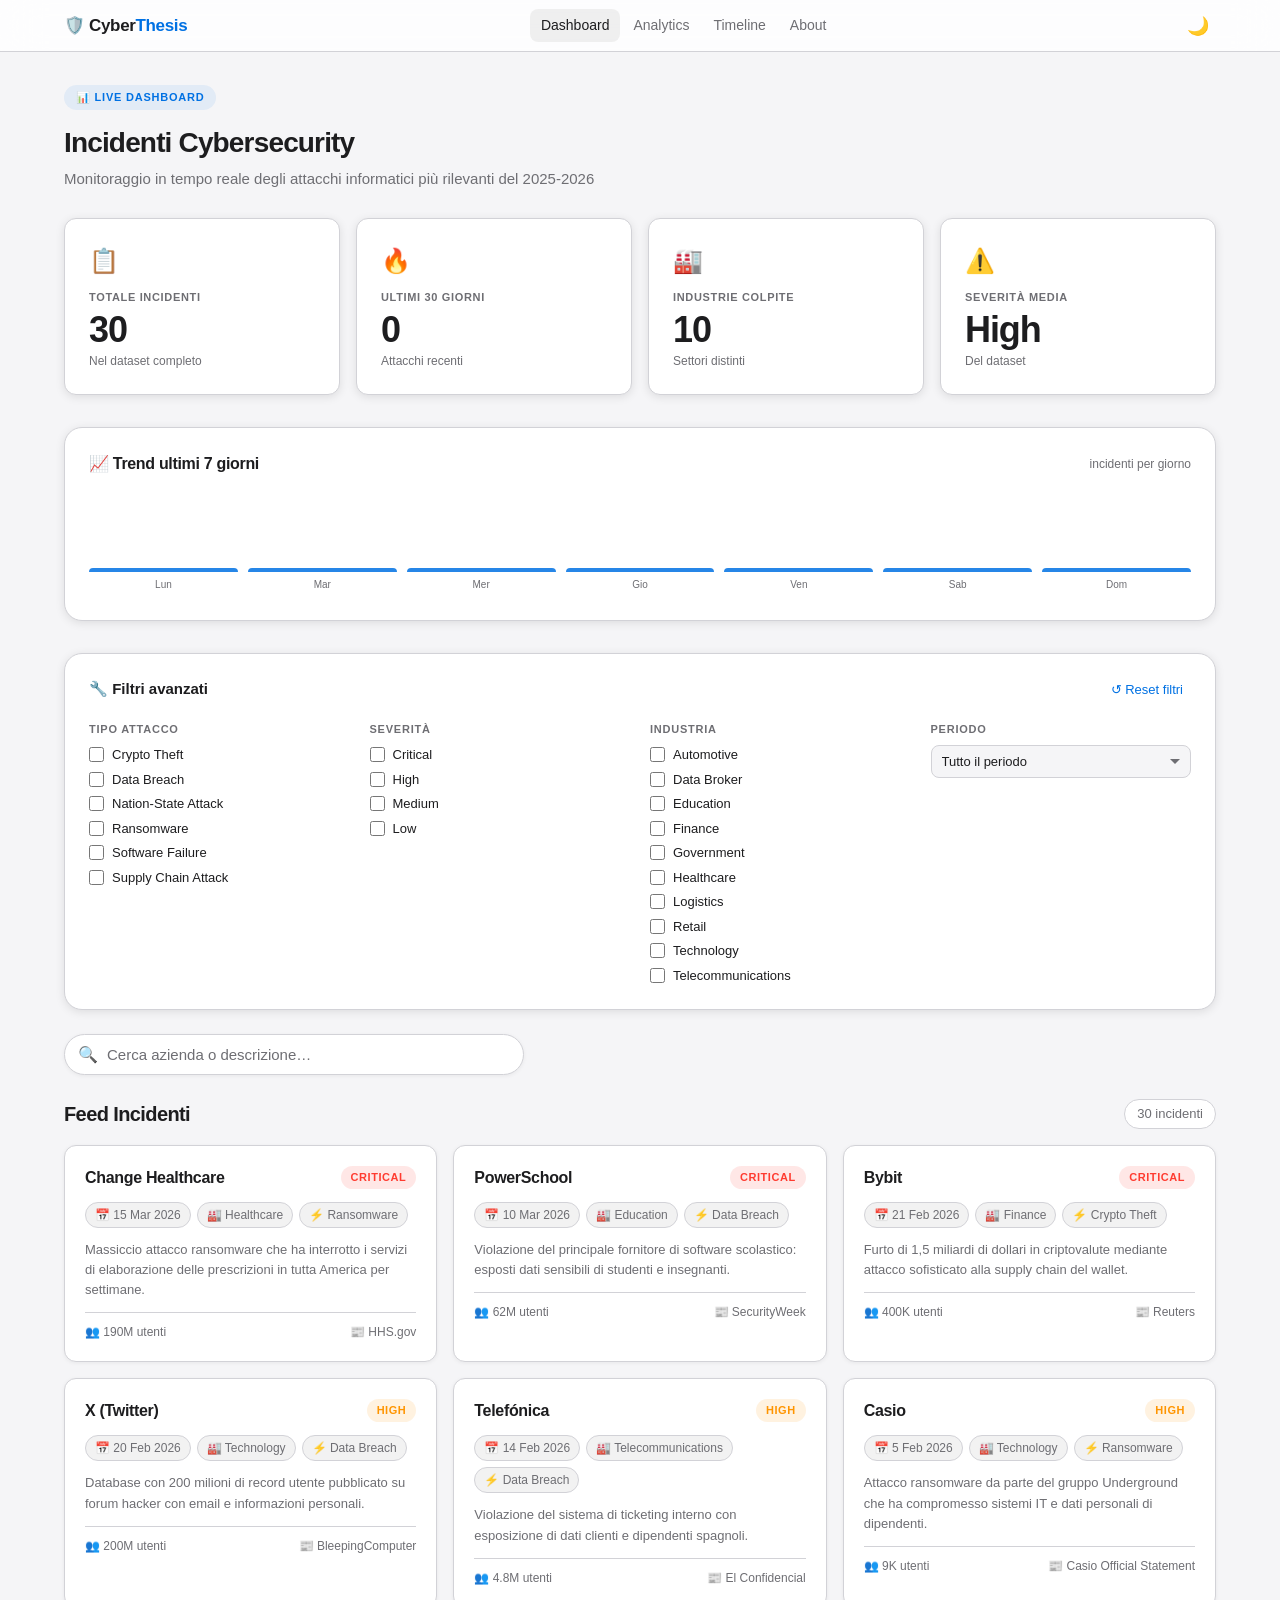
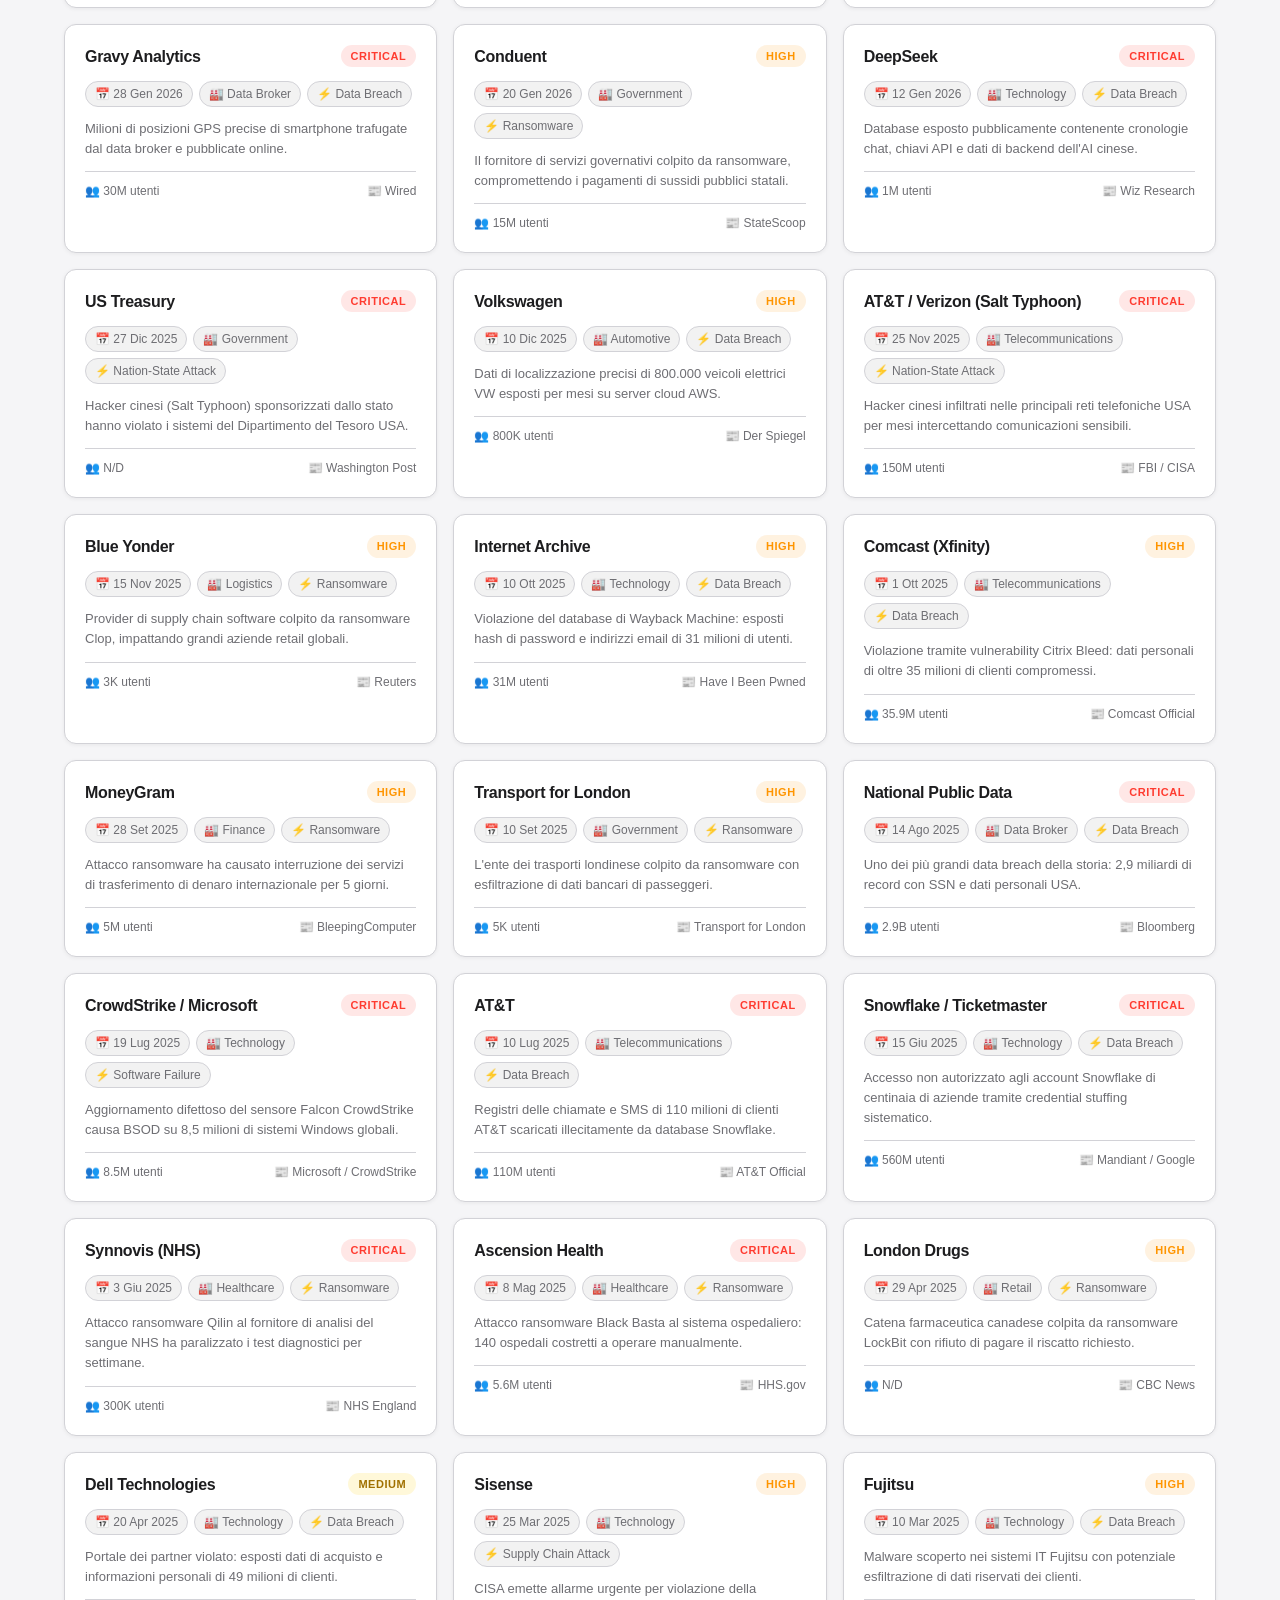
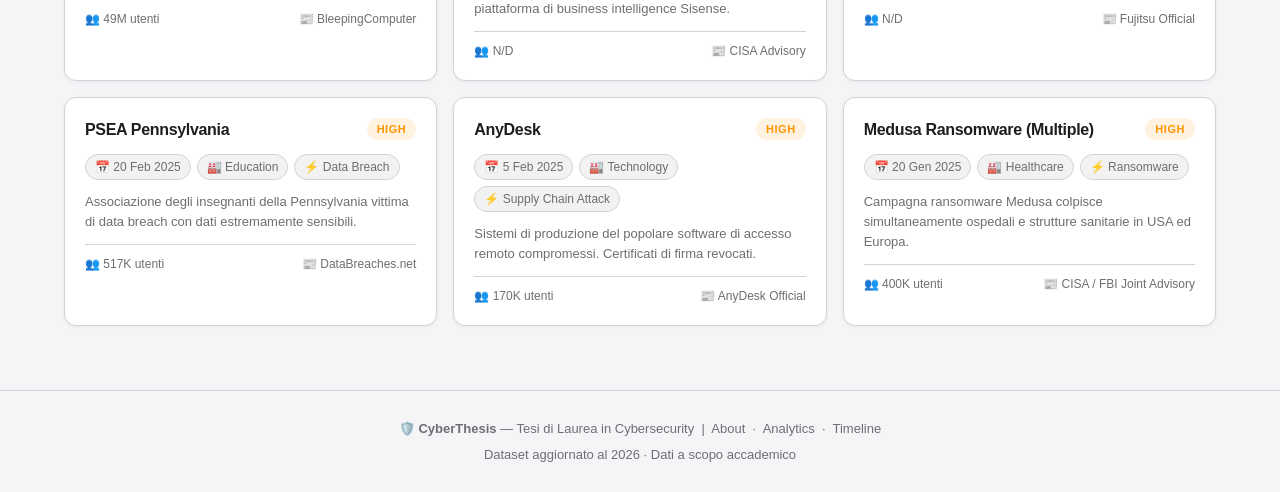
==== index.html @ 57bbf615 "Create complete cybersecurity thesis website with Apple-style design Co-authored-by: egidiocosanostr" ====
<!DOCTYPE html>
<html lang="it" data-theme="light">
<head>
  <meta charset="UTF-8">
  <meta name="viewport" content="width=device-width, initial-scale=1.0">
  <title>Cybersecurity Thesis — Dashboard</title>
  <meta name="description" content="Dashboard interattiva per il monitoraggio degli incidenti di cybersecurity 2025-2026">
  <base href="./">
  <link rel="stylesheet" href="css/style.css">
</head>
<body>

<!-- ====================================================
     NAVIGATION
===================================================== -->
<nav class="nav" role="navigation" aria-label="Navigazione principale">
  <div class="nav__inner">
    <a href="index.html" class="nav__logo">🛡️ Cyber<span>Thesis</span></a>

    <ul class="nav__links" id="nav-links">
      <li><a href="index.html">Dashboard</a></li>
      <li><a href="pages/analytics.html">Analytics</a></li>
      <li><a href="pages/timeline.html">Timeline</a></li>
      <li><a href="pages/about.html">About</a></li>
    </ul>

    <div class="nav__actions">
      <button class="btn-icon theme-toggle" aria-label="Modalità scura">🌙</button>
      <button class="nav__hamburger" aria-label="Apri menu" aria-expanded="false">
        <span></span><span></span><span></span>
      </button>
    </div>
  </div>
</nav>

<!-- ====================================================
     MAIN CONTENT
===================================================== -->
<main class="page-wrap">
  <div class="container">

    <!-- Page header -->
    <div style="margin-bottom:28px;">
      <div class="page-badge">📊 Live Dashboard</div>
      <h1 class="section-title">Incidenti Cybersecurity</h1>
      <p class="section-subtitle">Monitoraggio in tempo reale degli attacchi informatici più rilevanti del 2025-2026</p>
    </div>

    <!-- Stat cards -->
    <div class="stats-grid" aria-label="Statistiche principali">
      <div class="stat-card">
        <div class="stat-card__icon">📋</div>
        <div class="stat-card__label">Totale incidenti</div>
        <div class="stat-card__value" id="stat-total">—</div>
        <div class="stat-card__sub">Nel dataset completo</div>
      </div>
      <div class="stat-card">
        <div class="stat-card__icon">🔥</div>
        <div class="stat-card__label">Ultimi 30 giorni</div>
        <div class="stat-card__value" id="stat-month">—</div>
        <div class="stat-card__sub">Attacchi recenti</div>
      </div>
      <div class="stat-card">
        <div class="stat-card__icon">🏭</div>
        <div class="stat-card__label">Industrie colpite</div>
        <div class="stat-card__value" id="stat-industries">—</div>
        <div class="stat-card__sub">Settori distinti</div>
      </div>
      <div class="stat-card">
        <div class="stat-card__icon">⚠️</div>
        <div class="stat-card__label">Severità media</div>
        <div class="stat-card__value" id="stat-severity">—</div>
        <div class="stat-card__sub">Del dataset</div>
      </div>
    </div>

    <!-- Trend chart -->
    <div class="trend-section">
      <div class="trend-card">
        <div class="trend-card__header">
          <span class="trend-card__title">📈 Trend ultimi 7 giorni</span>
          <span style="font-size:12px;color:var(--txt-sub);">incidenti per giorno</span>
        </div>
        <div class="trend-chart" id="trend-chart" aria-label="Grafico trend"></div>
      </div>
    </div>

    <!-- Filters -->
    <div class="filters-section" aria-label="Filtri">
      <div class="filters-header">
        <span class="filters-title">🔧 Filtri avanzati</span>
        <button class="btn-reset" id="reset-filters">↺ Reset filtri</button>
      </div>
      <div class="filters-grid">
        <!-- Attack type -->
        <div class="filter-group">
          <div class="filter-group__label">Tipo attacco</div>
          <div class="filter-group__options" id="filter-attack"></div>
        </div>
        <!-- Severity -->
        <div class="filter-group">
          <div class="filter-group__label">Severità</div>
          <div class="filter-group__options" id="filter-severity"></div>
        </div>
        <!-- Industry -->
        <div class="filter-group">
          <div class="filter-group__label">Industria</div>
          <div class="filter-group__options" id="filter-industry"></div>
        </div>
        <!-- Date range -->
        <div class="filter-group">
          <div class="filter-group__label">Periodo</div>
          <select class="filter-select" id="filter-date" aria-label="Filtro periodo">
            <option value="">Tutto il periodo</option>
            <option value="7d">Ultimi 7 giorni</option>
            <option value="30d">Ultimi 30 giorni</option>
            <option value="90d">Ultimi 3 mesi</option>
            <option value="1y">Ultimo anno</option>
          </select>
        </div>
      </div>
    </div>

    <!-- Search -->
    <div class="search-section">
      <div class="search-wrap">
        <span class="search-icon" aria-hidden="true">🔍</span>
        <input
          type="search"
          class="search-input"
          id="search-input"
          placeholder="Cerca azienda o descrizione…"
          aria-label="Ricerca incidenti"
          autocomplete="off"
        >
        <button class="search-clear" id="search-clear" aria-label="Cancella ricerca">✕</button>
      </div>
    </div>

    <!-- Feed -->
    <div class="feed-header">
      <h2 class="section-title" style="font-size:20px;margin-bottom:0;">Feed Incidenti</h2>
      <span class="feed-count" id="feed-count">Caricamento…</span>
    </div>

    <div class="incidents-grid" id="incidents-grid" aria-live="polite">
      <!-- Cards injected by JS -->
      <div class="no-results">
        <div class="no-results__icon">⏳</div>
        <div class="no-results__text">Caricamento dati…</div>
      </div>
    </div>

  </div><!-- /.container -->
</main>

<!-- ====================================================
     FOOTER
===================================================== -->
<footer class="footer">
  <div class="container">
    <p>🛡️ <strong>CyberThesis</strong> — Tesi di Laurea in Cybersecurity &nbsp;|&nbsp;
      <a href="pages/about.html">About</a> &nbsp;·&nbsp;
      <a href="pages/analytics.html">Analytics</a> &nbsp;·&nbsp;
      <a href="pages/timeline.html">Timeline</a>
    </p>
    <p style="margin-top:6px;">Dataset aggiornato al 2026 · Dati a scopo accademico</p>
  </div>
</footer>

<script src="js/main.js"></script>
</body>
</html>
---- css/style.css ----
/* =========================================================
   Cybersecurity Thesis — Apple-style Design System
   ========================================================= */

/* --- CSS Variables --------------------------------------- */
:root {
  --black:        #000000;
  --white:        #ffffff;
  --gray-light:   #f5f5f7;
  --gray-dark:    #1d1d1f;
  --gray-mid:     #424245;
  --gray-border:  #d2d2d7;
  --gray-text:    #6e6e73;

  --critical:     #ff3b30;
  --high:         #ff9500;
  --medium:       #ffcc00;
  --low:          #34c759;
  --accent:       #0071e3;

  --r-sm:   8px;
  --r-md:   12px;
  --r-lg:   18px;
  --r-full: 9999px;

  --shadow-xs: 0 1px 4px rgba(0,0,0,.06);
  --shadow-sm: 0 2px 10px rgba(0,0,0,.10);
  --shadow-md: 0 4px 20px rgba(0,0,0,.13);
  --shadow-lg: 0 10px 40px rgba(0,0,0,.18);

  --font: -apple-system, BlinkMacSystemFont, "Segoe UI", "Helvetica Neue", Arial, sans-serif;
  --ease: .3s ease;
  --nav-h: 52px;

  /* semantic tokens (light) */
  --bg:        var(--gray-light);
  --surface:   var(--white);
  --nav-bg:    rgba(255,255,255,.82);
  --txt:       var(--gray-dark);
  --txt-sub:   var(--gray-text);
  --border:    var(--gray-border);
}

/* --- Dark Mode ------------------------------------------ */
[data-theme="dark"] {
  --bg:       #0d0d0f;
  --surface:  #1c1c1e;
  --nav-bg:   rgba(13,13,15,.85);
  --txt:      #f5f5f7;
  --txt-sub:  #98989d;
  --border:   #2c2c2e;
}

/* --- Reset ---------------------------------------------- */
*,*::before,*::after { box-sizing:border-box; margin:0; padding:0; }
html { scroll-behavior:smooth; }
body {
  font-family: var(--font);
  background: var(--bg);
  color: var(--txt);
  line-height: 1.5;
  -webkit-font-smoothing: antialiased;
  transition: background var(--ease), color var(--ease);
}
a { color:var(--accent); text-decoration:none; transition:opacity var(--ease); }
a:hover { opacity:.75; }

/* --- Navigation ----------------------------------------- */
.nav {
  position: fixed; inset: 0 0 auto;
  height: var(--nav-h);
  background: var(--nav-bg);
  backdrop-filter: saturate(180%) blur(20px);
  -webkit-backdrop-filter: saturate(180%) blur(20px);
  border-bottom: 1px solid var(--border);
  z-index: 1000;
}
.nav__inner {
  max-width: 1200px; margin: 0 auto; height: 100%;
  padding: 0 24px;
  display: flex; align-items: center; justify-content: space-between; gap: 16px;
}
.nav__logo {
  font-size: 17px; font-weight: 700; letter-spacing: -.02em;
  color: var(--txt); white-space: nowrap;
}
.nav__logo span { color: var(--accent); }
.nav__links {
  display: flex; align-items: center; gap: 2px; list-style: none;
}
.nav__links a {
  display: block; padding: 6px 11px; border-radius: var(--r-sm);
  font-size: 14px; color: var(--txt-sub);
  transition: color var(--ease), background var(--ease);
}
.nav__links a:hover, .nav__links a.active {
  color: var(--txt); opacity: 1;
  background: rgba(0,0,0,.06);
}
[data-theme="dark"] .nav__links a:hover,
[data-theme="dark"] .nav__links a.active { background: rgba(255,255,255,.08); }

.nav__actions { display:flex; align-items:center; gap:6px; }

.btn-icon {
  width:36px; height:36px; border:none; background:transparent;
  border-radius:var(--r-full); cursor:pointer;
  display:flex; align-items:center; justify-content:center;
  font-size:18px; color:var(--txt-sub);
  transition:background var(--ease);
}
.btn-icon:hover { background:rgba(0,0,0,.06); }
[data-theme="dark"] .btn-icon:hover { background:rgba(255,255,255,.08); }

/* Mobile hamburger */
.nav__hamburger {
  display:none; width:36px; height:36px; border:none;
  background:transparent; cursor:pointer;
  flex-direction:column; align-items:center; justify-content:center; gap:5px;
}
.nav__hamburger span {
  display:block; width:20px; height:2px;
  background:var(--txt); border-radius:2px; transition:var(--ease);
}

/* --- Layout -------------------------------------------- */
.page-wrap { padding-top:calc(var(--nav-h) + 32px); min-height:100vh; }
.container  { max-width:1200px; margin:0 auto; padding:0 24px; }

/* --- Typography ---------------------------------------- */
.section-title {
  font-size:clamp(22px,3vw,28px); font-weight:700; letter-spacing:-.03em;
  margin-bottom:4px;
}
.section-subtitle { font-size:15px; color:var(--txt-sub); margin-bottom:24px; }

/* --- Stat Cards ---------------------------------------- */
.stats-grid {
  display:grid; grid-template-columns:repeat(auto-fit,minmax(200px,1fr));
  gap:16px; margin-bottom:32px;
}
.stat-card {
  background:var(--surface); border-radius:var(--r-md);
  border:1px solid var(--border); padding:24px;
  box-shadow:var(--shadow-sm);
  transition:box-shadow var(--ease),transform var(--ease);
}
.stat-card:hover { box-shadow:var(--shadow-md); transform:translateY(-2px); }
.stat-card__icon  { font-size:24px; margin-bottom:10px; }
.stat-card__label {
  font-size:11px; font-weight:600; text-transform:uppercase;
  letter-spacing:.06em; color:var(--txt-sub); margin-bottom:6px;
}
.stat-card__value {
  font-size:clamp(28px,4vw,36px); font-weight:700; letter-spacing:-.03em;
  line-height:1; margin-bottom:4px;
}
.stat-card__sub { font-size:12px; color:var(--txt-sub); }

/* --- Trend Bar Chart ----------------------------------- */
.trend-section { margin-bottom:32px; }
.trend-card {
  background:var(--surface); border-radius:var(--r-lg);
  border:1px solid var(--border); padding:24px; box-shadow:var(--shadow-sm);
}
.trend-card__header {
  display:flex; justify-content:space-between; align-items:center; margin-bottom:20px;
}
.trend-card__title { font-size:16px; font-weight:600; letter-spacing:-.02em; }
.trend-chart {
  display:flex; align-items:flex-end; gap:10px; height:100px; padding-bottom:4px;
}
.trend-bar-wrap {
  flex:1; display:flex; flex-direction:column;
  align-items:center; gap:5px; height:100%; justify-content:flex-end;
}
.trend-bar {
  width:100%; background:var(--accent); border-radius:4px 4px 0 0;
  min-height:4px; transition:height .6s cubic-bezier(.34,1.56,.64,1); opacity:.85;
}
.trend-bar:hover { opacity:1; }
.trend-bar-label { font-size:10px; color:var(--txt-sub); white-space:nowrap; }

/* --- Filters ------------------------------------------ */
.filters-section {
  background:var(--surface); border-radius:var(--r-lg);
  border:1px solid var(--border); padding:24px;
  margin-bottom:24px; box-shadow:var(--shadow-sm);
}
.filters-header {
  display:flex; justify-content:space-between; align-items:center; margin-bottom:20px;
}
.filters-title { font-size:15px; font-weight:600; }
.btn-reset {
  font-size:13px; color:var(--accent); background:none; border:none;
  cursor:pointer; padding:4px 8px; border-radius:var(--r-sm);
  transition:background var(--ease);
}
.btn-reset:hover { background:rgba(0,113,227,.08); }
.filters-grid {
  display:grid; grid-template-columns:repeat(auto-fit,minmax(160px,1fr)); gap:20px;
}
.filter-group { display:flex; flex-direction:column; gap:8px; }
.filter-group__label {
  font-size:11px; font-weight:600; text-transform:uppercase;
  letter-spacing:.07em; color:var(--txt-sub);
}
.filter-group__options { display:flex; flex-direction:column; gap:5px; }
.filter-check {
  display:flex; align-items:center; gap:8px; cursor:pointer;
  font-size:13px; color:var(--txt);
}
.filter-check input[type="checkbox"] {
  width:15px; height:15px; accent-color:var(--accent); cursor:pointer;
}
.filter-select {
  width:100%; padding:8px 32px 8px 10px;
  border:1px solid var(--border); border-radius:var(--r-sm);
  background:var(--bg); color:var(--txt);
  font-family:var(--font); font-size:13px; cursor:pointer;
  appearance:none; -webkit-appearance:none;
  background-image:url("data:image/svg+xml,%3Csvg xmlns='http://www.w3.org/2000/svg' width='10' height='10' viewBox='0 0 10 10'%3E%3Cpath fill='%236e6e73' d='M5 7 0 2h10z'/%3E%3C/svg%3E");
  background-repeat:no-repeat; background-position:right 10px center;
  transition:border-color var(--ease);
}
.filter-select:focus {
  outline:none; border-color:var(--accent);
  box-shadow:0 0 0 3px rgba(0,113,227,.15);
}

/* --- Search ------------------------------------------- */
.search-section { margin-bottom:24px; }
.search-wrap { position:relative; max-width:460px; }
.search-icon {
  position:absolute; left:14px; top:50%; transform:translateY(-50%);
  color:var(--txt-sub); font-size:16px; pointer-events:none;
}
.search-input {
  width:100%; padding:11px 40px 11px 42px;
  border:1px solid var(--border); border-radius:var(--r-full);
  background:var(--surface); color:var(--txt);
  font-family:var(--font); font-size:15px; box-shadow:var(--shadow-xs);
  transition:border-color var(--ease),box-shadow var(--ease);
}
.search-input::placeholder { color:var(--txt-sub); }
.search-input:focus {
  outline:none; border-color:var(--accent);
  box-shadow:0 0 0 3px rgba(0,113,227,.15);
}
.search-clear {
  position:absolute; right:12px; top:50%; transform:translateY(-50%);
  background:none; border:none; cursor:pointer;
  color:var(--txt-sub); font-size:18px; display:none; line-height:1;
  transition:color var(--ease);
}
.search-clear:hover { color:var(--txt); }
.search-clear.visible { display:block; }

/* --- Feed --------------------------------------------- */
.feed-header {
  display:flex; justify-content:space-between; align-items:center;
  margin-bottom:16px; flex-wrap:wrap; gap:8px;
}
.feed-count {
  font-size:13px; color:var(--txt-sub);
  background:var(--surface); border:1px solid var(--border);
  padding:4px 12px; border-radius:var(--r-full);
}
.incidents-grid {
  display:grid; grid-template-columns:repeat(auto-fill,minmax(340px,1fr)); gap:16px;
}
.incident-card {
  background:var(--surface); border-radius:var(--r-md);
  border:1px solid var(--border); padding:20px;
  box-shadow:var(--shadow-xs); display:flex; flex-direction:column; gap:12px;
  transition:box-shadow var(--ease),transform var(--ease);
}
.incident-card:hover { box-shadow:var(--shadow-md); transform:translateY(-2px); }
.incident-card__header {
  display:flex; justify-content:space-between; align-items:flex-start; gap:10px;
}
.incident-card__company {
  font-size:16px; font-weight:600; letter-spacing:-.02em; flex:1; min-width:0;
}
.incident-card__company mark {
  background:rgba(255,204,0,.35); border-radius:2px; padding:0 2px;
}
/* Severity badges */
.badge {
  flex-shrink:0; padding:3px 10px; border-radius:var(--r-full);
  font-size:11px; font-weight:600; text-transform:uppercase; letter-spacing:.05em;
}
.badge--critical { background:rgba(255,59,48,.12);  color:var(--critical); }
.badge--high     { background:rgba(255,149,0,.12);  color:var(--high); }
.badge--medium   { background:rgba(255,204,0,.15);  color:#a07000; }
.badge--low      { background:rgba(52,199,89,.12);  color:#1a8a3a; }
[data-theme="dark"] .badge--medium { color:var(--medium); }
[data-theme="dark"] .badge--low    { color:var(--low); }

.incident-card__meta {
  display:flex; flex-wrap:wrap; gap:6px; font-size:12px; color:var(--txt-sub);
}
.tag {
  display:inline-flex; align-items:center; gap:4px;
  padding:3px 9px; border-radius:var(--r-full); font-size:12px; font-weight:500;
  background:rgba(0,0,0,.05); color:var(--txt-sub); border:1px solid var(--border);
}
[data-theme="dark"] .tag { background:rgba(255,255,255,.06); }
.incident-card__desc {
  font-size:13px; color:var(--txt-sub); line-height:1.55;
}
.incident-card__footer {
  display:flex; justify-content:space-between; align-items:center;
  font-size:12px; color:var(--txt-sub);
  padding-top:10px; border-top:1px solid var(--border);
  flex-wrap:wrap; gap:4px;
}

/* No results */
.no-results {
  grid-column:1/-1; text-align:center; padding:60px 24px; color:var(--txt-sub);
}
.no-results__icon { font-size:48px; margin-bottom:12px; }
.no-results__text { font-size:16px; font-weight:500; }
.no-results__sub  { font-size:14px; margin-top:4px; }

/* --- Analytics ---------------------------------------- */
.analytics-grid {
  display:grid; grid-template-columns:repeat(auto-fit,minmax(300px,1fr));
  gap:20px; margin-bottom:32px;
}
.chart-card {
  background:var(--surface); border-radius:var(--r-lg);
  border:1px solid var(--border); padding:24px; box-shadow:var(--shadow-sm);
}
.chart-card__title { font-size:15px; font-weight:600; margin-bottom:20px; letter-spacing:-.01em; }
/* Bar chart */
.bar-chart { display:flex; flex-direction:column; gap:10px; }
.bar-row { display:flex; align-items:center; gap:10px; }
.bar-row__label {
  width:130px; flex-shrink:0; color:var(--txt-sub); text-align:right;
  overflow:hidden; text-overflow:ellipsis; white-space:nowrap; font-size:11px;
}
.bar-row__track {
  flex:1; height:8px; background:rgba(0,0,0,.06); border-radius:4px; overflow:hidden;
}
[data-theme="dark"] .bar-row__track { background:rgba(255,255,255,.06); }
.bar-row__fill {
  height:100%; background:var(--accent); border-radius:4px;
  transition:width .7s cubic-bezier(.34,1.56,.64,1);
}
.bar-row__value { width:28px; text-align:left; color:var(--txt-sub); font-size:11px; }
/* Pie chart */
.pie-chart-wrap {
  display:flex; gap:20px; align-items:center; flex-wrap:wrap;
}
.pie-chart { width:140px; height:140px; border-radius:50%; flex-shrink:0; }
.pie-legend { flex:1; min-width:120px; display:flex; flex-direction:column; gap:8px; }
.pie-legend-item {
  display:flex; align-items:center; gap:8px; font-size:12px; color:var(--txt-sub);
}
.pie-dot { width:10px; height:10px; border-radius:50%; flex-shrink:0; }
/* Line chart */
.line-chart-wrap { width:100%; overflow:hidden; }

/* --- Stats Table -------------------------------------- */
.stats-table-wrap { overflow-x:auto; }
.stats-table { width:100%; border-collapse:collapse; font-size:13px; }
.stats-table th,
.stats-table td { text-align:left; padding:11px 14px; border-bottom:1px solid var(--border); }
.stats-table th {
  font-size:11px; text-transform:uppercase; letter-spacing:.07em;
  color:var(--txt-sub); font-weight:600; white-space:nowrap;
}
.stats-table td { color:var(--txt); }
.stats-table tbody tr:last-child td { border-bottom:none; }
.stats-table tbody tr:hover td { background:rgba(0,0,0,.02); }
[data-theme="dark"] .stats-table tbody tr:hover td { background:rgba(255,255,255,.03); }

/* --- Timeline ---------------------------------------- */
.timeline { position:relative; padding-left:28px; display:flex; flex-direction:column; }
.timeline::before {
  content:''; position:absolute; left:6px; top:0; bottom:0;
  width:2px; background:var(--border); border-radius:1px;
}
.timeline-item { position:relative; padding:0 0 28px 32px; }
.timeline-item::before {
  content:''; position:absolute; left:-22px; top:16px;
  width:14px; height:14px; border-radius:50%;
  border:2px solid var(--surface); background:var(--gray-mid);
  box-shadow:0 0 0 3px var(--border);
  transition:background var(--ease),box-shadow var(--ease);
}
.timeline-item:hover::before { background:var(--accent); box-shadow:0 0 0 3px rgba(0,113,227,.25); }
.timeline-item--Critical::before { background:var(--critical); box-shadow:0 0 0 3px rgba(255,59,48,.2); }
.timeline-item--High::before     { background:var(--high);     box-shadow:0 0 0 3px rgba(255,149,0,.2); }
.timeline-item--Medium::before   { background:var(--medium);   box-shadow:0 0 0 3px rgba(255,204,0,.2); }
.timeline-item--Low::before      { background:var(--low);      box-shadow:0 0 0 3px rgba(52,199,89,.2); }
.timeline-card {
  background:var(--surface); border-radius:var(--r-md);
  border:1px solid var(--border); padding:18px 20px; box-shadow:var(--shadow-xs);
  transition:box-shadow var(--ease),transform var(--ease);
}
.timeline-card:hover { box-shadow:var(--shadow-md); transform:translateX(4px); }
.timeline-card__date  { font-size:12px; color:var(--txt-sub); margin-bottom:5px; }
.timeline-card__company { font-size:16px; font-weight:600; letter-spacing:-.02em; margin-bottom:8px; }
.timeline-card__meta  { display:flex; flex-wrap:wrap; gap:6px; margin-bottom:10px; }
.timeline-card__desc  { font-size:13px; color:var(--txt-sub); line-height:1.55; }

/* --- About ------------------------------------------- */
.about-hero {
  text-align:center; padding:56px 24px;
  background:var(--surface); border-radius:var(--r-lg);
  border:1px solid var(--border); box-shadow:var(--shadow-sm); margin-bottom:32px;
}
.about-hero__emoji { font-size:64px; margin-bottom:16px; }
.about-hero__title {
  font-size:clamp(28px,5vw,40px); font-weight:700; letter-spacing:-.04em; margin-bottom:12px;
}
.about-hero__sub {
  font-size:17px; color:var(--txt-sub); max-width:540px;
  margin:0 auto; line-height:1.6;
}
.about-grid {
  display:grid; grid-template-columns:repeat(auto-fit,minmax(260px,1fr));
  gap:20px; margin-bottom:32px;
}
.about-card {
  background:var(--surface); border-radius:var(--r-md);
  border:1px solid var(--border); padding:24px; box-shadow:var(--shadow-sm);
}
.about-card__icon  { font-size:32px; margin-bottom:10px; }
.about-card__title { font-size:17px; font-weight:600; margin-bottom:8px; letter-spacing:-.02em; }
.about-card__text  { font-size:14px; color:var(--txt-sub); line-height:1.65; }
.sources-list { list-style:none; display:flex; flex-direction:column; gap:10px; }
.source-item {
  display:flex; align-items:flex-start; gap:12px;
  padding:14px; background:var(--bg); border-radius:var(--r-sm);
  border:1px solid var(--border);
}
.source-item__icon { font-size:20px; flex-shrink:0; }
.source-item__name { font-size:14px; font-weight:500; }
.source-item__url  { font-size:12px; color:var(--txt-sub); }

/* --- Page badge --------------------------------------- */
.page-badge {
  display:inline-flex; align-items:center; gap:6px;
  background:rgba(0,113,227,.08); color:var(--accent);
  padding:4px 12px; border-radius:var(--r-full);
  font-size:11px; font-weight:600; text-transform:uppercase;
  letter-spacing:.07em; margin-bottom:12px;
}

/* --- Full-width surface card ------------------------- */
.full-card {
  background:var(--surface); border-radius:var(--r-lg);
  border:1px solid var(--border); padding:24px;
  box-shadow:var(--shadow-sm); margin-bottom:24px;
}

/* --- Footer ------------------------------------------ */
.footer {
  margin-top:64px; padding:28px 24px;
  border-top:1px solid var(--border);
  text-align:center; font-size:13px; color:var(--txt-sub);
}
.footer a { color:var(--txt-sub); }
.footer a:hover { color:var(--txt); opacity:1; }

/* --- Responsive -------------------------------------- */
@media (max-width:768px) {
  .container,.nav__inner { padding:0 16px; }
  .page-wrap { padding-top:calc(var(--nav-h) + 20px); }

  .nav__links {
    display:none; position:fixed;
    top:var(--nav-h); left:0; right:0;
    background:var(--nav-bg);
    backdrop-filter:saturate(180%) blur(20px);
    -webkit-backdrop-filter:saturate(180%) blur(20px);
    border-bottom:1px solid var(--border);
    flex-direction:column; align-items:stretch;
    padding:8px 16px 16px; gap:2px; z-index:999;
  }
  .nav__links.open { display:flex; }
  .nav__links li a { padding:10px 12px; font-size:15px; }
  .nav__hamburger { display:flex; }

  .stats-grid { grid-template-columns:1fr 1fr; }
  .incidents-grid { grid-template-columns:1fr; }
  .filters-grid { grid-template-columns:1fr 1fr; }
  .analytics-grid { grid-template-columns:1fr; }
  .timeline { padding-left:20px; }
  .timeline-item { padding-left:22px; }
  .bar-row__label { width:90px; }
}
@media (max-width:480px) {
  .stats-grid { grid-template-columns:1fr; }
  .filters-grid { grid-template-columns:1fr; }
  .pie-chart-wrap { flex-direction:column; }
  .pie-chart { margin:0 auto; }
}
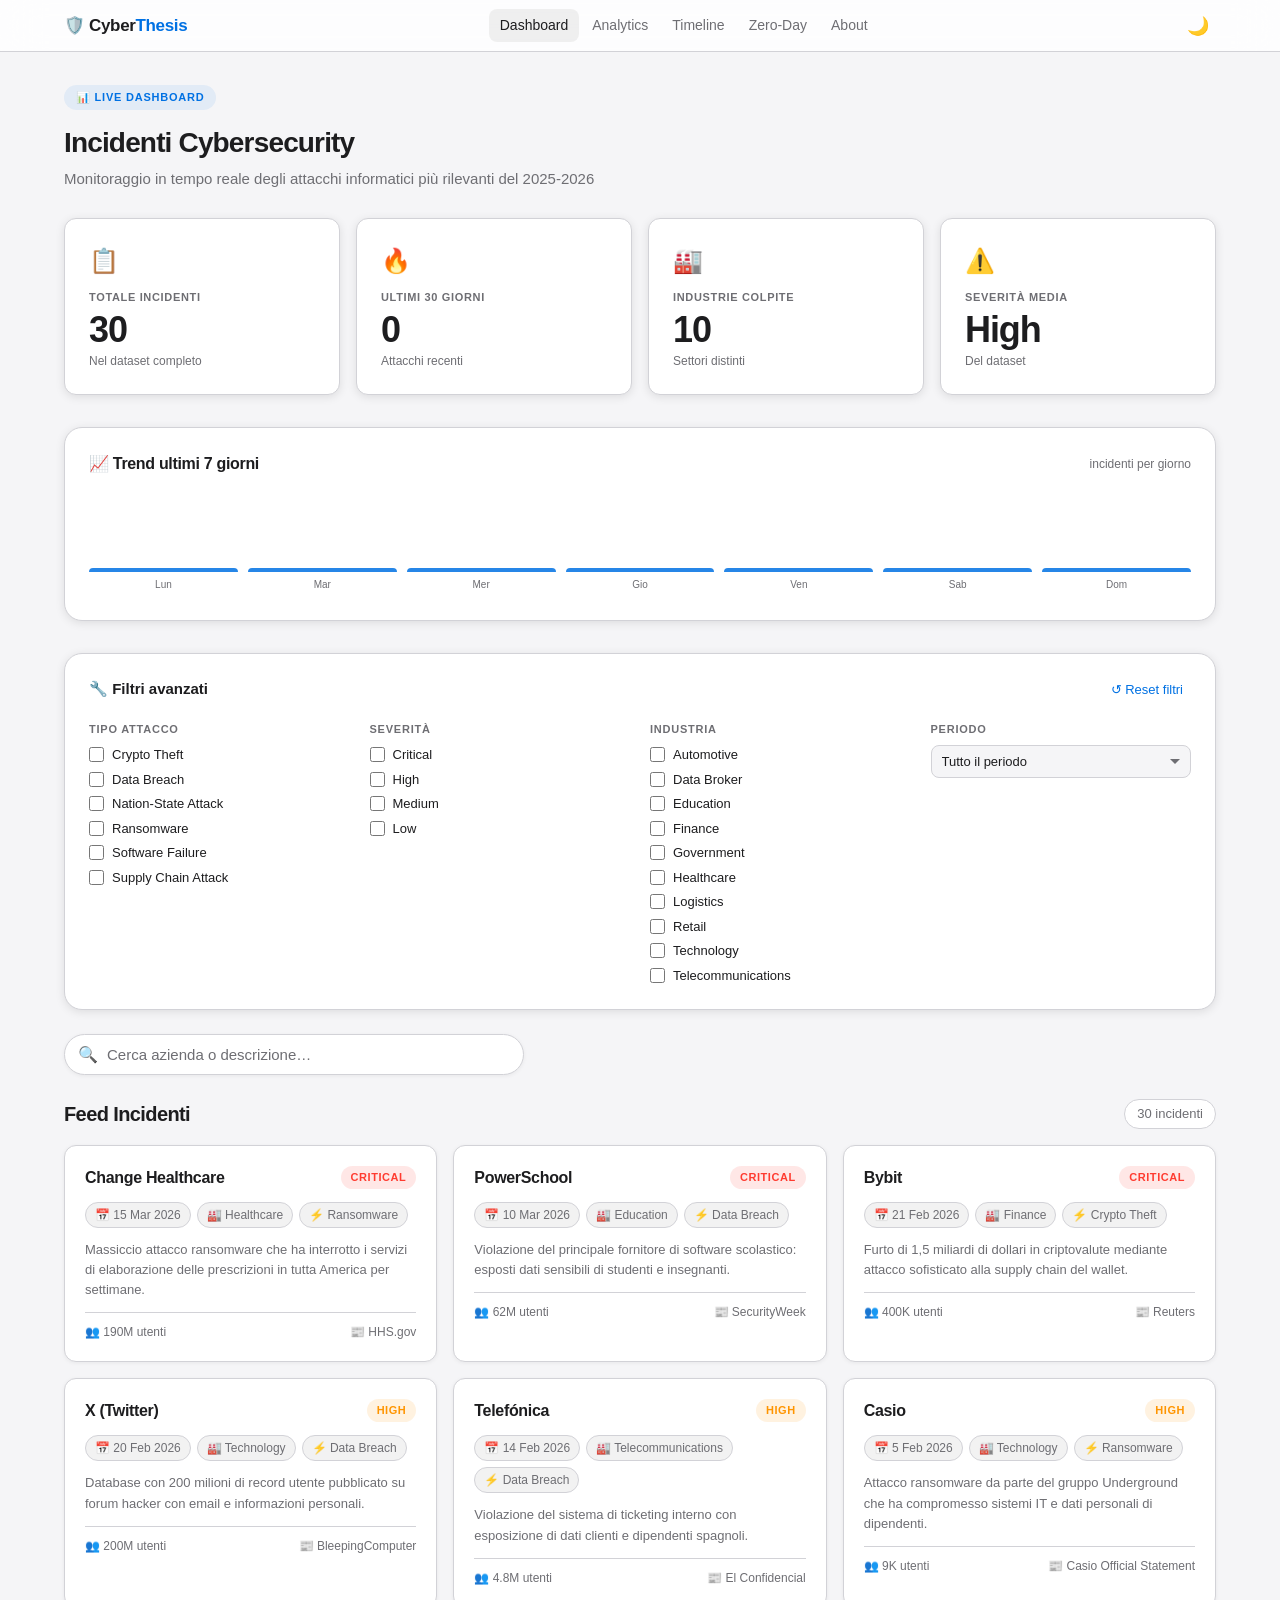
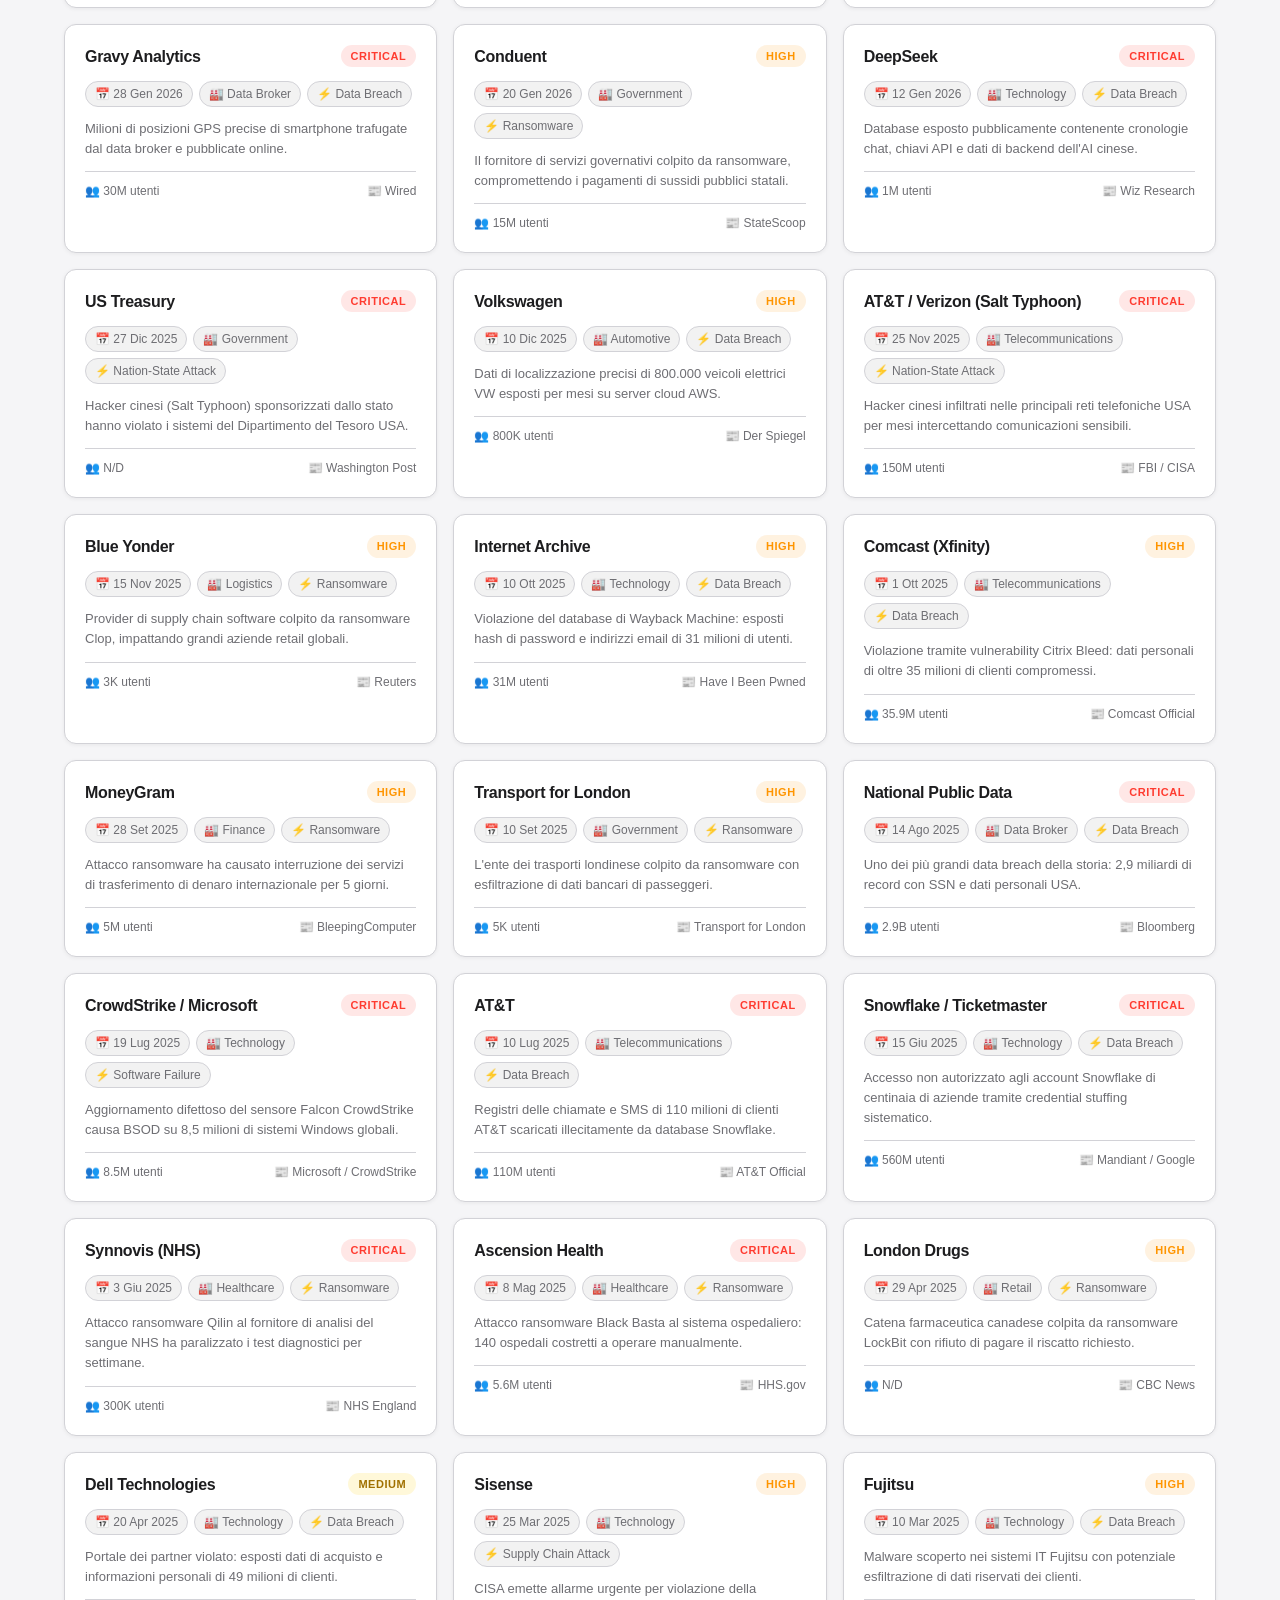
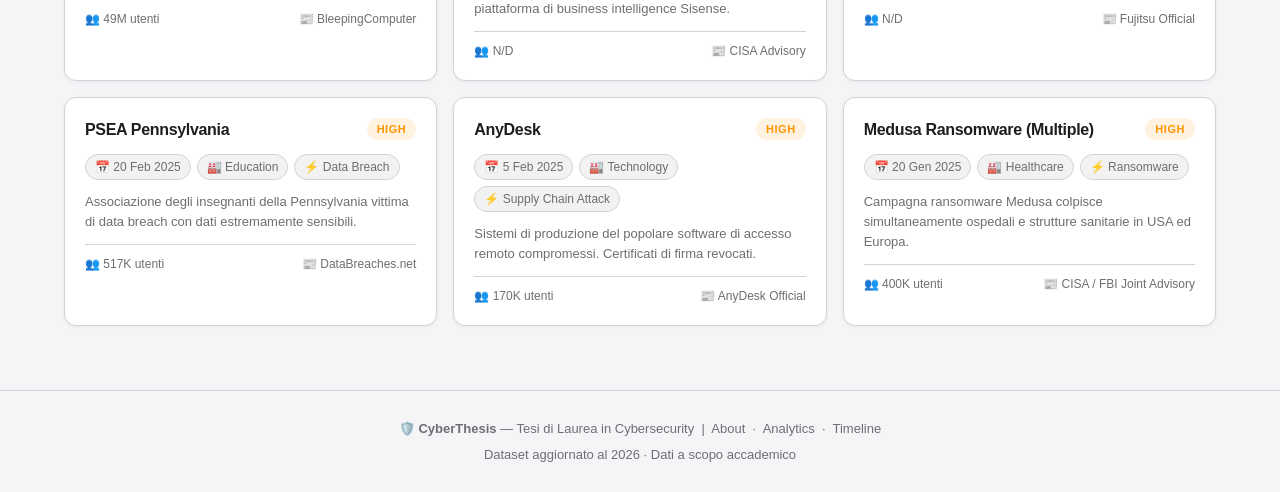
==== commit d6292fed: "feat: add Zero-Day section with 41 CVEs, dashboard, charts, filters and search Agent-Logs-Url: https" ====
--- a/index.html
+++ b/index.html
@@ -21,6 +21,7 @@
       <li><a href="index.html">Dashboard</a></li>
       <li><a href="pages/analytics.html">Analytics</a></li>
       <li><a href="pages/timeline.html">Timeline</a></li>
+      <li><a href="pages/zero-day.html">Zero-Day</a></li>
       <li><a href="pages/about.html">About</a></li>
     </ul>
 
--- a/css/style.css
+++ b/css/style.css
@@ -466,6 +466,174 @@
 }
 .footer a { color:var(--txt-sub); }
 .footer a:hover { color:var(--txt); opacity:1; }
+
+/* --- Zero-Day Section -------------------------------- */
+.zd-stats-grid {
+  display:grid; grid-template-columns:repeat(auto-fit,minmax(180px,1fr));
+  gap:16px; margin-bottom:32px;
+}
+.zd-stat-card {
+  background:var(--surface); border-radius:var(--r-md);
+  border:1px solid var(--border); padding:20px;
+  box-shadow:var(--shadow-sm);
+  transition:box-shadow var(--ease),transform var(--ease);
+}
+.zd-stat-card:hover { box-shadow:var(--shadow-md); transform:translateY(-2px); }
+.zd-stat-card__icon  { font-size:22px; margin-bottom:8px; }
+.zd-stat-card__label {
+  font-size:11px; font-weight:600; text-transform:uppercase;
+  letter-spacing:.06em; color:var(--txt-sub); margin-bottom:4px;
+}
+.zd-stat-card__value {
+  font-size:clamp(24px,3.5vw,32px); font-weight:700; letter-spacing:-.03em;
+  line-height:1; margin-bottom:4px;
+}
+.zd-stat-card__sub  { font-size:11px; color:var(--txt-sub); }
+.zd-stat-card--critical .zd-stat-card__value { color:var(--critical); }
+.zd-stat-card--active   .zd-stat-card__value { color:var(--high); }
+.zd-stat-card--patched  .zd-stat-card__value { color:var(--low); }
+
+/* Top Critici section */
+.top-critici {
+  background:var(--surface); border-radius:var(--r-lg);
+  border:1px solid var(--border); padding:24px;
+  box-shadow:var(--shadow-sm); margin-bottom:32px;
+}
+.top-critici__title {
+  font-size:16px; font-weight:600; letter-spacing:-.02em;
+  margin-bottom:16px; display:flex; align-items:center; gap:8px;
+}
+.top-critici__list { display:flex; flex-direction:column; gap:10px; }
+.top-critici__item {
+  display:flex; align-items:flex-start; gap:12px;
+  padding:12px 14px; background:var(--bg);
+  border-radius:var(--r-sm); border:1px solid var(--border);
+  border-left:3px solid var(--critical);
+  transition:box-shadow var(--ease),transform var(--ease);
+}
+.top-critici__item:hover { box-shadow:var(--shadow-sm); transform:translateX(3px); }
+.top-critici__rank {
+  font-size:11px; font-weight:700; color:var(--critical);
+  background:rgba(255,59,48,.1); padding:2px 7px;
+  border-radius:var(--r-full); flex-shrink:0; align-self:center;
+}
+.top-critici__cve {
+  font-size:12px; font-weight:700; color:var(--accent);
+  font-family:monospace; letter-spacing:.01em;
+}
+.top-critici__name { font-size:14px; font-weight:600; margin-bottom:2px; }
+.top-critici__meta { font-size:12px; color:var(--txt-sub); }
+
+/* Charts row */
+.zd-charts-grid {
+  display:grid; grid-template-columns:repeat(auto-fit,minmax(280px,1fr));
+  gap:20px; margin-bottom:32px;
+}
+
+/* Filters bar for zero-day */
+.zd-filters {
+  background:var(--surface); border-radius:var(--r-lg);
+  border:1px solid var(--border); padding:20px 24px;
+  margin-bottom:20px; box-shadow:var(--shadow-sm);
+}
+.zd-filters__header {
+  display:flex; justify-content:space-between; align-items:center; margin-bottom:16px;
+}
+.zd-filters__title { font-size:15px; font-weight:600; }
+.zd-filters__grid {
+  display:grid; grid-template-columns:repeat(auto-fit,minmax(150px,1fr)); gap:16px;
+}
+.zd-filter-group { display:flex; flex-direction:column; gap:6px; }
+.zd-filter-group__label {
+  font-size:11px; font-weight:600; text-transform:uppercase;
+  letter-spacing:.07em; color:var(--txt-sub);
+}
+.zd-filter-group__options { display:flex; flex-direction:column; gap:4px; }
+
+/* Sort row */
+.zd-sort-row {
+  display:flex; justify-content:space-between; align-items:center;
+  margin-bottom:16px; flex-wrap:wrap; gap:10px;
+}
+.zd-sort-row__count {
+  font-size:13px; color:var(--txt-sub);
+  background:var(--surface); border:1px solid var(--border);
+  padding:4px 12px; border-radius:var(--r-full);
+}
+.zd-sort-row__controls { display:flex; align-items:center; gap:8px; }
+.zd-sort-label { font-size:13px; color:var(--txt-sub); }
+
+/* Zero-day card grid */
+.zd-grid {
+  display:grid;
+  grid-template-columns:repeat(3,1fr);
+  gap:16px;
+}
+.zd-card {
+  background:var(--surface); border-radius:var(--r-md);
+  border:1px solid var(--border);
+  border-left:4px solid var(--gray-border);
+  padding:18px 18px 18px 16px;
+  box-shadow:var(--shadow-xs); display:flex; flex-direction:column; gap:10px;
+  transition:box-shadow var(--ease),transform var(--ease);
+}
+.zd-card:hover { box-shadow:var(--shadow-md); transform:translateY(-3px) scale(1.01); }
+.zd-card--critical { border-left-color:var(--critical); }
+.zd-card--high     { border-left-color:var(--high); }
+.zd-card--medium   { border-left-color:var(--medium); }
+.zd-card--low      { border-left-color:var(--low); }
+
+.zd-card__header {
+  display:flex; justify-content:space-between; align-items:flex-start; gap:8px;
+}
+.zd-card__cve {
+  font-size:12px; font-weight:700; color:var(--accent);
+  font-family:monospace; letter-spacing:.01em;
+}
+.zd-card__name {
+  font-size:15px; font-weight:600; letter-spacing:-.02em;
+  flex:1; min-width:0; margin-top:2px;
+}
+.zd-card__name mark {
+  background:rgba(255,204,0,.35); border-radius:2px; padding:0 2px;
+}
+.zd-card__badges { display:flex; flex-wrap:wrap; gap:5px; align-items:center; flex-shrink:0; }
+.zd-card__meta  { display:flex; flex-wrap:wrap; gap:5px; font-size:12px; }
+.zd-card__desc  { font-size:13px; color:var(--txt-sub); line-height:1.55; }
+.zd-card__entities { font-size:12px; color:var(--txt-sub); }
+.zd-card__entities strong { color:var(--txt); font-weight:500; }
+.zd-card__footer {
+  display:flex; justify-content:space-between; align-items:center;
+  padding-top:8px; border-top:1px solid var(--border);
+  flex-wrap:wrap; gap:6px;
+}
+.zd-card__sources { display:flex; gap:6px; align-items:center; flex-wrap:wrap; }
+.zd-card__sources a {
+  font-size:11px; font-weight:500; color:var(--accent);
+  padding:2px 8px; border-radius:var(--r-full);
+  border:1px solid rgba(0,113,227,.25);
+  transition:background var(--ease);
+}
+.zd-card__sources a:hover { background:rgba(0,113,227,.08); opacity:1; }
+
+/* Status badges */
+.badge--active    { background:rgba(255,59,48,.10);  color:var(--critical); }
+.badge--patched   { background:rgba(52,199,89,.12);  color:#1a8a3a; }
+.badge--mitigated { background:rgba(142,142,147,.12); color:var(--gray-mid); }
+[data-theme="dark"] .badge--patched   { color:var(--low); }
+[data-theme="dark"] .badge--mitigated { color:#aeaeb2; }
+
+/* Severity label inside card */
+.zd-sev {
+  font-size:10px; font-weight:700; text-transform:uppercase;
+  letter-spacing:.06em; padding:2px 8px; border-radius:var(--r-full);
+}
+.zd-sev--critical { background:rgba(255,59,48,.12);  color:var(--critical); }
+.zd-sev--high     { background:rgba(255,149,0,.12);  color:var(--high); }
+.zd-sev--medium   { background:rgba(255,204,0,.15);  color:#a07000; }
+.zd-sev--low      { background:rgba(52,199,89,.12);  color:#1a8a3a; }
+[data-theme="dark"] .zd-sev--medium { color:var(--medium); }
+[data-theme="dark"] .zd-sev--low    { color:var(--low); }
 
 /* --- Responsive -------------------------------------- */
 @media (max-width:768px) {
@@ -493,10 +661,17 @@
   .timeline { padding-left:20px; }
   .timeline-item { padding-left:22px; }
   .bar-row__label { width:90px; }
+  .zd-stats-grid { grid-template-columns:1fr 1fr; }
+  .zd-grid { grid-template-columns:1fr 1fr; }
+  .zd-charts-grid { grid-template-columns:1fr; }
+  .zd-filters__grid { grid-template-columns:1fr 1fr; }
 }
 @media (max-width:480px) {
   .stats-grid { grid-template-columns:1fr; }
   .filters-grid { grid-template-columns:1fr; }
   .pie-chart-wrap { flex-direction:column; }
   .pie-chart { margin:0 auto; }
-}
+  .zd-stats-grid { grid-template-columns:1fr 1fr; }
+  .zd-grid { grid-template-columns:1fr; }
+  .zd-filters__grid { grid-template-columns:1fr; }
+}
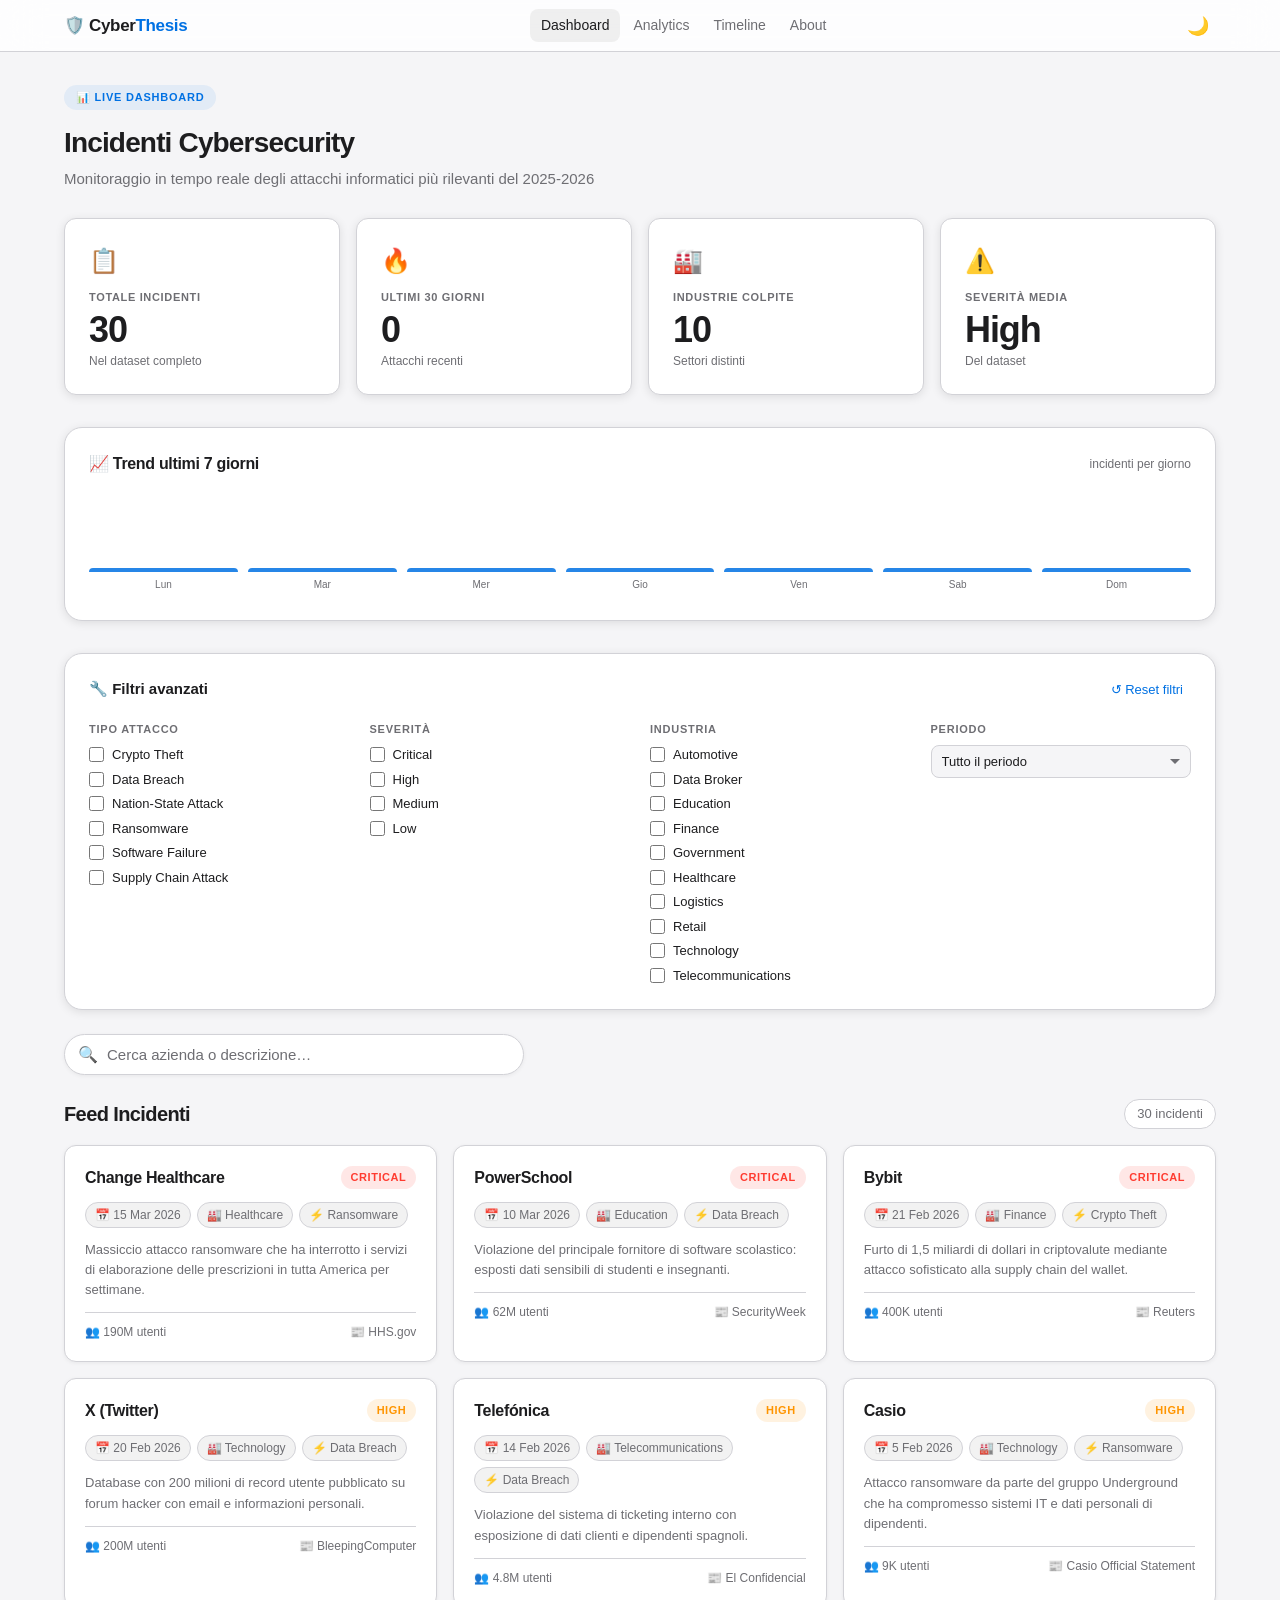
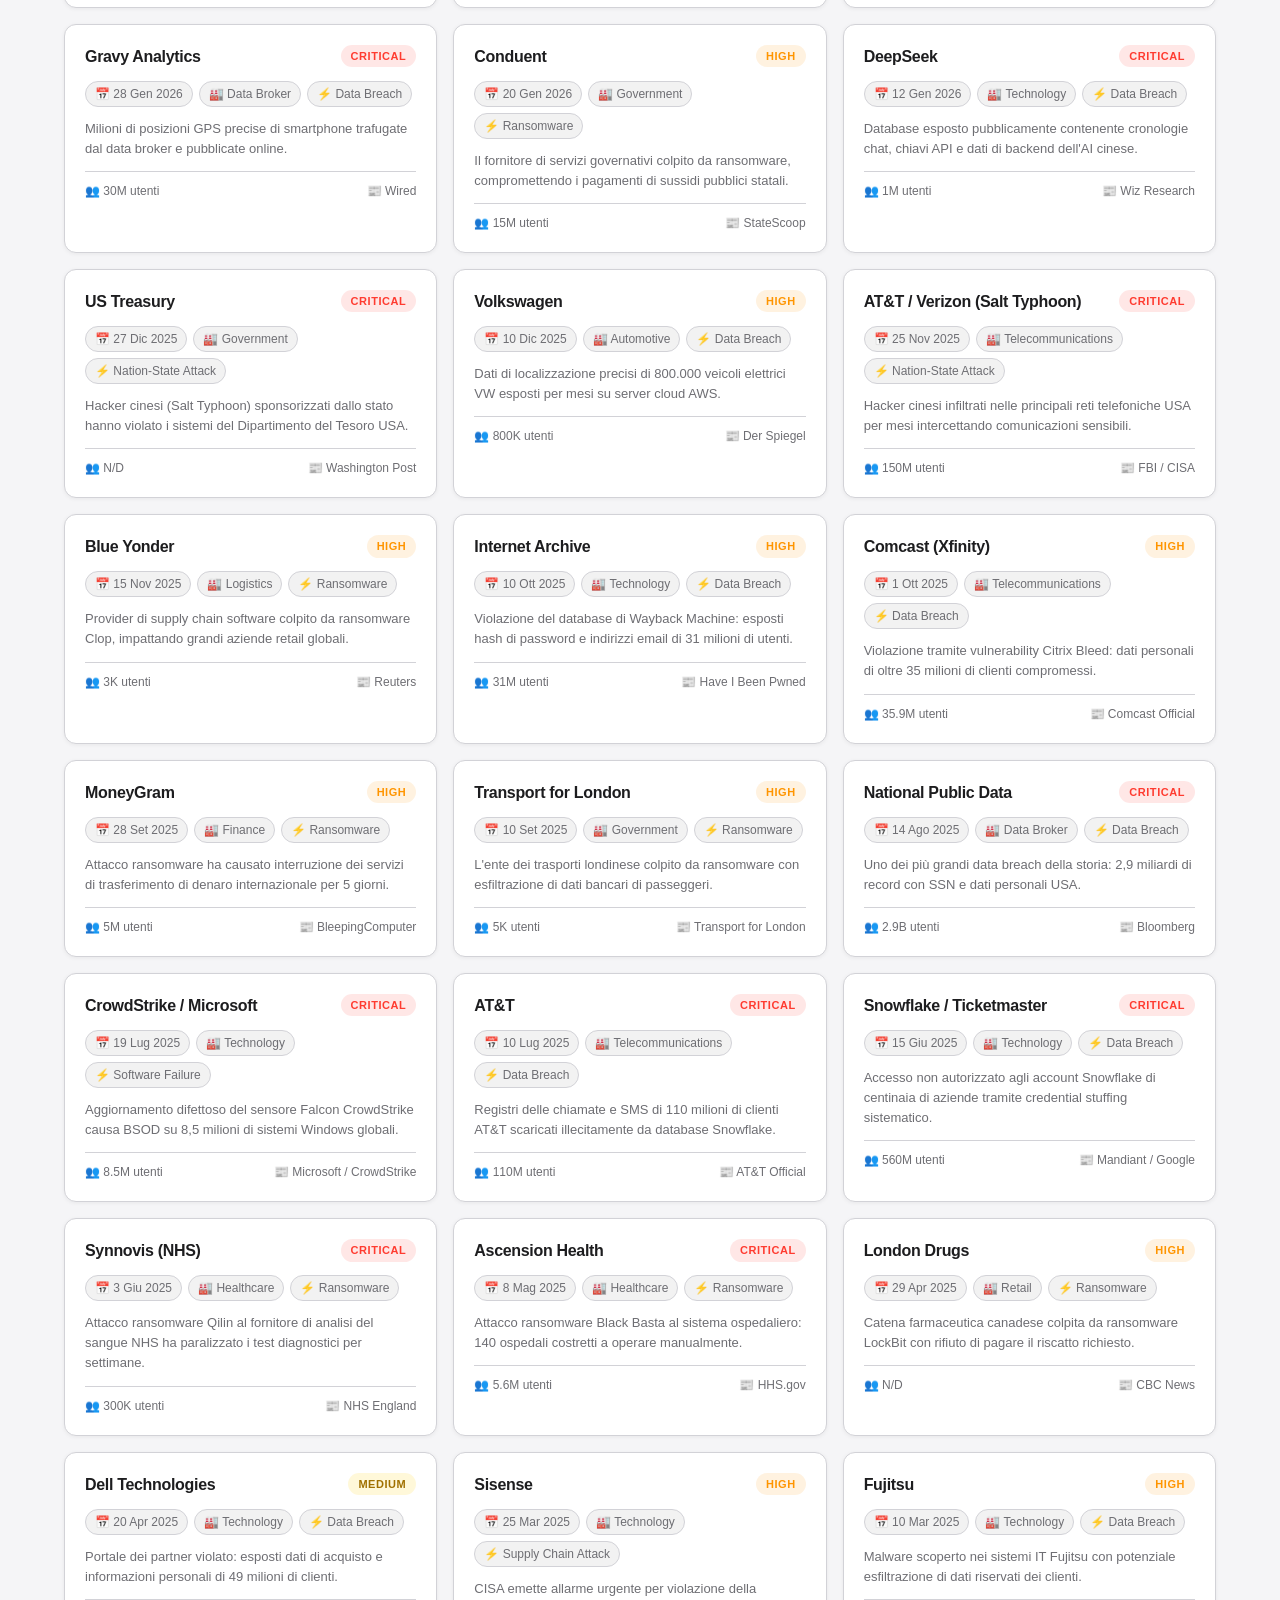
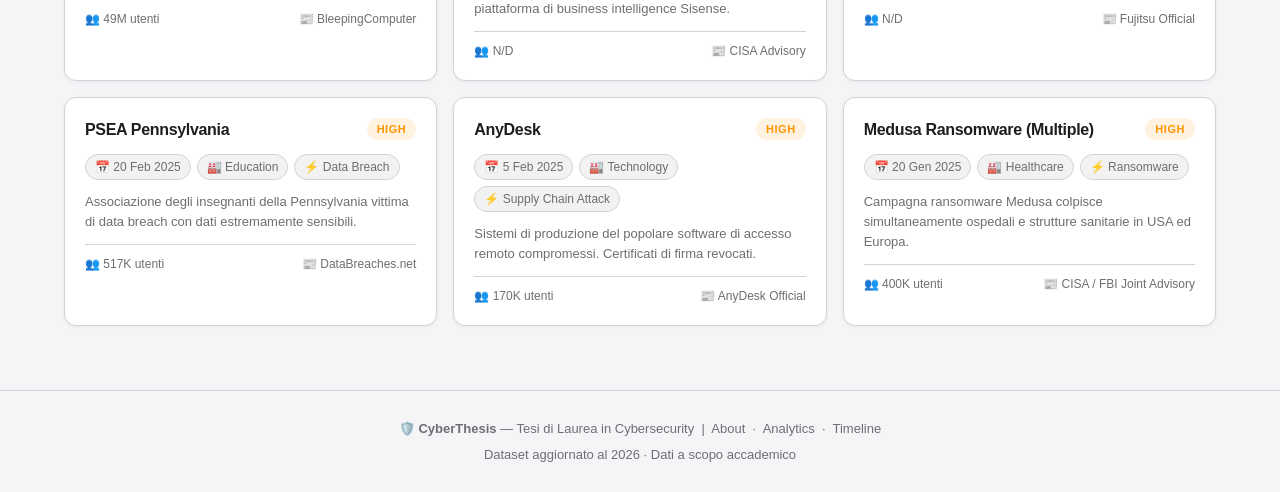
==== commit a0b37a8b: "Revert "Add Zero-Day vulnerabilities section"" ====
--- a/index.html
+++ b/index.html
@@ -21,7 +21,6 @@
       <li><a href="index.html">Dashboard</a></li>
       <li><a href="pages/analytics.html">Analytics</a></li>
       <li><a href="pages/timeline.html">Timeline</a></li>
-      <li><a href="pages/zero-day.html">Zero-Day</a></li>
       <li><a href="pages/about.html">About</a></li>
     </ul>
 
--- a/css/style.css
+++ b/css/style.css
@@ -466,174 +466,6 @@
 }
 .footer a { color:var(--txt-sub); }
 .footer a:hover { color:var(--txt); opacity:1; }
-
-/* --- Zero-Day Section -------------------------------- */
-.zd-stats-grid {
-  display:grid; grid-template-columns:repeat(auto-fit,minmax(180px,1fr));
-  gap:16px; margin-bottom:32px;
-}
-.zd-stat-card {
-  background:var(--surface); border-radius:var(--r-md);
-  border:1px solid var(--border); padding:20px;
-  box-shadow:var(--shadow-sm);
-  transition:box-shadow var(--ease),transform var(--ease);
-}
-.zd-stat-card:hover { box-shadow:var(--shadow-md); transform:translateY(-2px); }
-.zd-stat-card__icon  { font-size:22px; margin-bottom:8px; }
-.zd-stat-card__label {
-  font-size:11px; font-weight:600; text-transform:uppercase;
-  letter-spacing:.06em; color:var(--txt-sub); margin-bottom:4px;
-}
-.zd-stat-card__value {
-  font-size:clamp(24px,3.5vw,32px); font-weight:700; letter-spacing:-.03em;
-  line-height:1; margin-bottom:4px;
-}
-.zd-stat-card__sub  { font-size:11px; color:var(--txt-sub); }
-.zd-stat-card--critical .zd-stat-card__value { color:var(--critical); }
-.zd-stat-card--active   .zd-stat-card__value { color:var(--high); }
-.zd-stat-card--patched  .zd-stat-card__value { color:var(--low); }
-
-/* Top Critici section */
-.top-critici {
-  background:var(--surface); border-radius:var(--r-lg);
-  border:1px solid var(--border); padding:24px;
-  box-shadow:var(--shadow-sm); margin-bottom:32px;
-}
-.top-critici__title {
-  font-size:16px; font-weight:600; letter-spacing:-.02em;
-  margin-bottom:16px; display:flex; align-items:center; gap:8px;
-}
-.top-critici__list { display:flex; flex-direction:column; gap:10px; }
-.top-critici__item {
-  display:flex; align-items:flex-start; gap:12px;
-  padding:12px 14px; background:var(--bg);
-  border-radius:var(--r-sm); border:1px solid var(--border);
-  border-left:3px solid var(--critical);
-  transition:box-shadow var(--ease),transform var(--ease);
-}
-.top-critici__item:hover { box-shadow:var(--shadow-sm); transform:translateX(3px); }
-.top-critici__rank {
-  font-size:11px; font-weight:700; color:var(--critical);
-  background:rgba(255,59,48,.1); padding:2px 7px;
-  border-radius:var(--r-full); flex-shrink:0; align-self:center;
-}
-.top-critici__cve {
-  font-size:12px; font-weight:700; color:var(--accent);
-  font-family:monospace; letter-spacing:.01em;
-}
-.top-critici__name { font-size:14px; font-weight:600; margin-bottom:2px; }
-.top-critici__meta { font-size:12px; color:var(--txt-sub); }
-
-/* Charts row */
-.zd-charts-grid {
-  display:grid; grid-template-columns:repeat(auto-fit,minmax(280px,1fr));
-  gap:20px; margin-bottom:32px;
-}
-
-/* Filters bar for zero-day */
-.zd-filters {
-  background:var(--surface); border-radius:var(--r-lg);
-  border:1px solid var(--border); padding:20px 24px;
-  margin-bottom:20px; box-shadow:var(--shadow-sm);
-}
-.zd-filters__header {
-  display:flex; justify-content:space-between; align-items:center; margin-bottom:16px;
-}
-.zd-filters__title { font-size:15px; font-weight:600; }
-.zd-filters__grid {
-  display:grid; grid-template-columns:repeat(auto-fit,minmax(150px,1fr)); gap:16px;
-}
-.zd-filter-group { display:flex; flex-direction:column; gap:6px; }
-.zd-filter-group__label {
-  font-size:11px; font-weight:600; text-transform:uppercase;
-  letter-spacing:.07em; color:var(--txt-sub);
-}
-.zd-filter-group__options { display:flex; flex-direction:column; gap:4px; }
-
-/* Sort row */
-.zd-sort-row {
-  display:flex; justify-content:space-between; align-items:center;
-  margin-bottom:16px; flex-wrap:wrap; gap:10px;
-}
-.zd-sort-row__count {
-  font-size:13px; color:var(--txt-sub);
-  background:var(--surface); border:1px solid var(--border);
-  padding:4px 12px; border-radius:var(--r-full);
-}
-.zd-sort-row__controls { display:flex; align-items:center; gap:8px; }
-.zd-sort-label { font-size:13px; color:var(--txt-sub); }
-
-/* Zero-day card grid */
-.zd-grid {
-  display:grid;
-  grid-template-columns:repeat(3,1fr);
-  gap:16px;
-}
-.zd-card {
-  background:var(--surface); border-radius:var(--r-md);
-  border:1px solid var(--border);
-  border-left:4px solid var(--gray-border);
-  padding:18px 18px 18px 16px;
-  box-shadow:var(--shadow-xs); display:flex; flex-direction:column; gap:10px;
-  transition:box-shadow var(--ease),transform var(--ease);
-}
-.zd-card:hover { box-shadow:var(--shadow-md); transform:translateY(-3px) scale(1.01); }
-.zd-card--critical { border-left-color:var(--critical); }
-.zd-card--high     { border-left-color:var(--high); }
-.zd-card--medium   { border-left-color:var(--medium); }
-.zd-card--low      { border-left-color:var(--low); }
-
-.zd-card__header {
-  display:flex; justify-content:space-between; align-items:flex-start; gap:8px;
-}
-.zd-card__cve {
-  font-size:12px; font-weight:700; color:var(--accent);
-  font-family:monospace; letter-spacing:.01em;
-}
-.zd-card__name {
-  font-size:15px; font-weight:600; letter-spacing:-.02em;
-  flex:1; min-width:0; margin-top:2px;
-}
-.zd-card__name mark {
-  background:rgba(255,204,0,.35); border-radius:2px; padding:0 2px;
-}
-.zd-card__badges { display:flex; flex-wrap:wrap; gap:5px; align-items:center; flex-shrink:0; }
-.zd-card__meta  { display:flex; flex-wrap:wrap; gap:5px; font-size:12px; }
-.zd-card__desc  { font-size:13px; color:var(--txt-sub); line-height:1.55; }
-.zd-card__entities { font-size:12px; color:var(--txt-sub); }
-.zd-card__entities strong { color:var(--txt); font-weight:500; }
-.zd-card__footer {
-  display:flex; justify-content:space-between; align-items:center;
-  padding-top:8px; border-top:1px solid var(--border);
-  flex-wrap:wrap; gap:6px;
-}
-.zd-card__sources { display:flex; gap:6px; align-items:center; flex-wrap:wrap; }
-.zd-card__sources a {
-  font-size:11px; font-weight:500; color:var(--accent);
-  padding:2px 8px; border-radius:var(--r-full);
-  border:1px solid rgba(0,113,227,.25);
-  transition:background var(--ease);
-}
-.zd-card__sources a:hover { background:rgba(0,113,227,.08); opacity:1; }
-
-/* Status badges */
-.badge--active    { background:rgba(255,59,48,.10);  color:var(--critical); }
-.badge--patched   { background:rgba(52,199,89,.12);  color:#1a8a3a; }
-.badge--mitigated { background:rgba(142,142,147,.12); color:var(--gray-mid); }
-[data-theme="dark"] .badge--patched   { color:var(--low); }
-[data-theme="dark"] .badge--mitigated { color:#aeaeb2; }
-
-/* Severity label inside card */
-.zd-sev {
-  font-size:10px; font-weight:700; text-transform:uppercase;
-  letter-spacing:.06em; padding:2px 8px; border-radius:var(--r-full);
-}
-.zd-sev--critical { background:rgba(255,59,48,.12);  color:var(--critical); }
-.zd-sev--high     { background:rgba(255,149,0,.12);  color:var(--high); }
-.zd-sev--medium   { background:rgba(255,204,0,.15);  color:#a07000; }
-.zd-sev--low      { background:rgba(52,199,89,.12);  color:#1a8a3a; }
-[data-theme="dark"] .zd-sev--medium { color:var(--medium); }
-[data-theme="dark"] .zd-sev--low    { color:var(--low); }
 
 /* --- Responsive -------------------------------------- */
 @media (max-width:768px) {
@@ -661,17 +493,10 @@
   .timeline { padding-left:20px; }
   .timeline-item { padding-left:22px; }
   .bar-row__label { width:90px; }
-  .zd-stats-grid { grid-template-columns:1fr 1fr; }
-  .zd-grid { grid-template-columns:1fr 1fr; }
-  .zd-charts-grid { grid-template-columns:1fr; }
-  .zd-filters__grid { grid-template-columns:1fr 1fr; }
 }
 @media (max-width:480px) {
   .stats-grid { grid-template-columns:1fr; }
   .filters-grid { grid-template-columns:1fr; }
   .pie-chart-wrap { flex-direction:column; }
   .pie-chart { margin:0 auto; }
-  .zd-stats-grid { grid-template-columns:1fr 1fr; }
-  .zd-grid { grid-template-columns:1fr; }
-  .zd-filters__grid { grid-template-columns:1fr; }
-}
+}
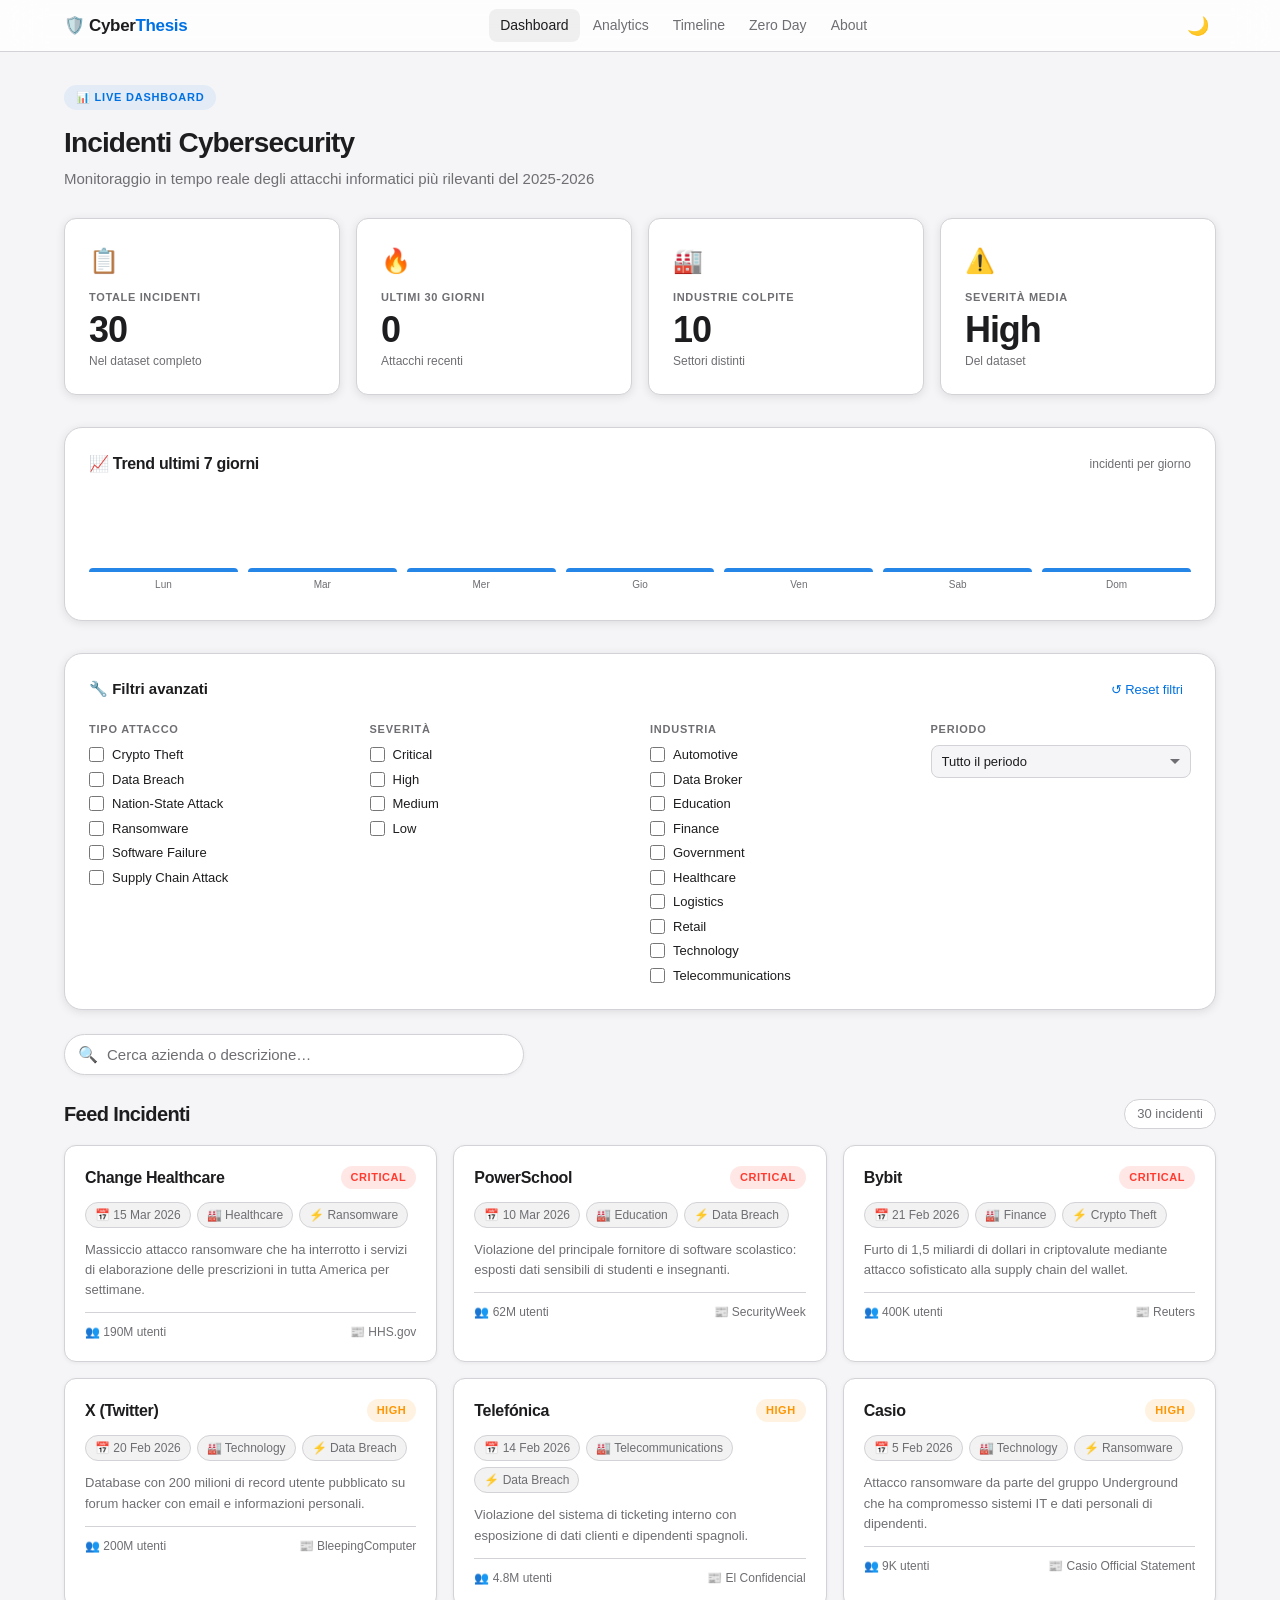
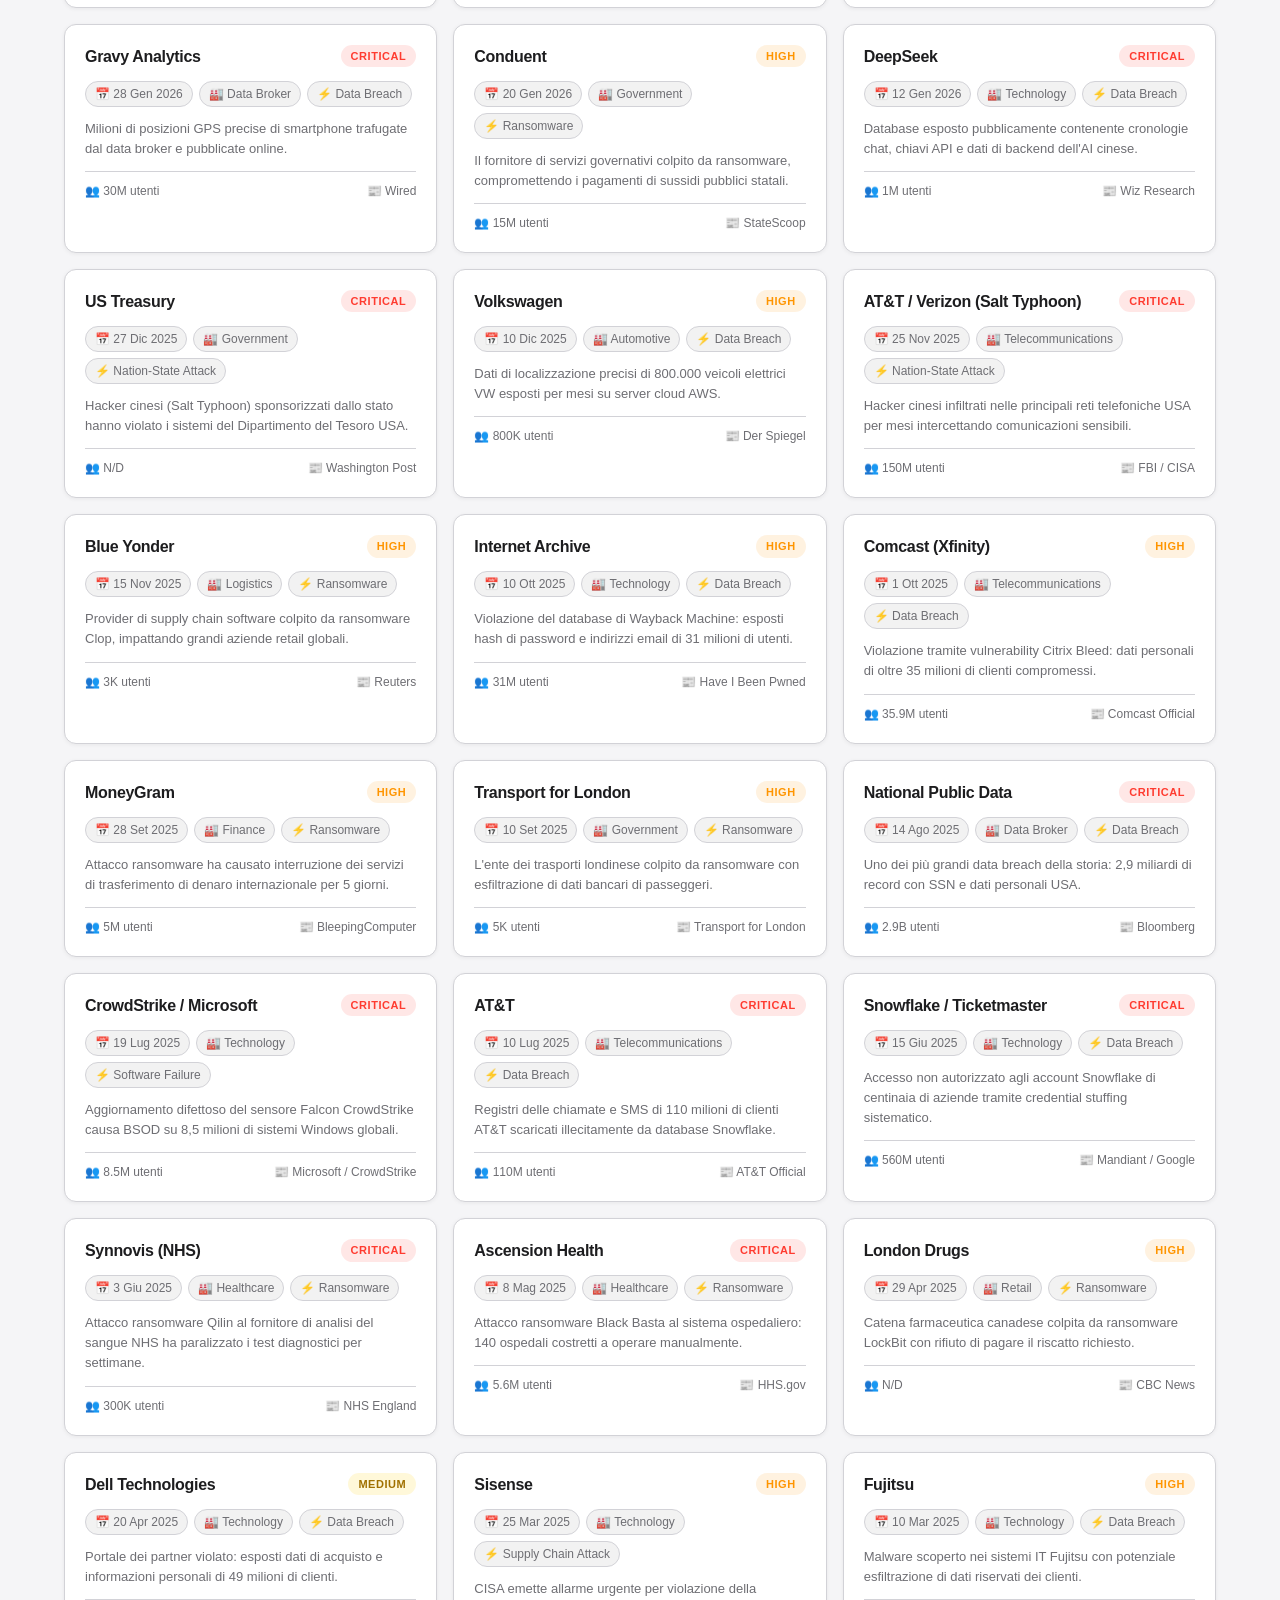
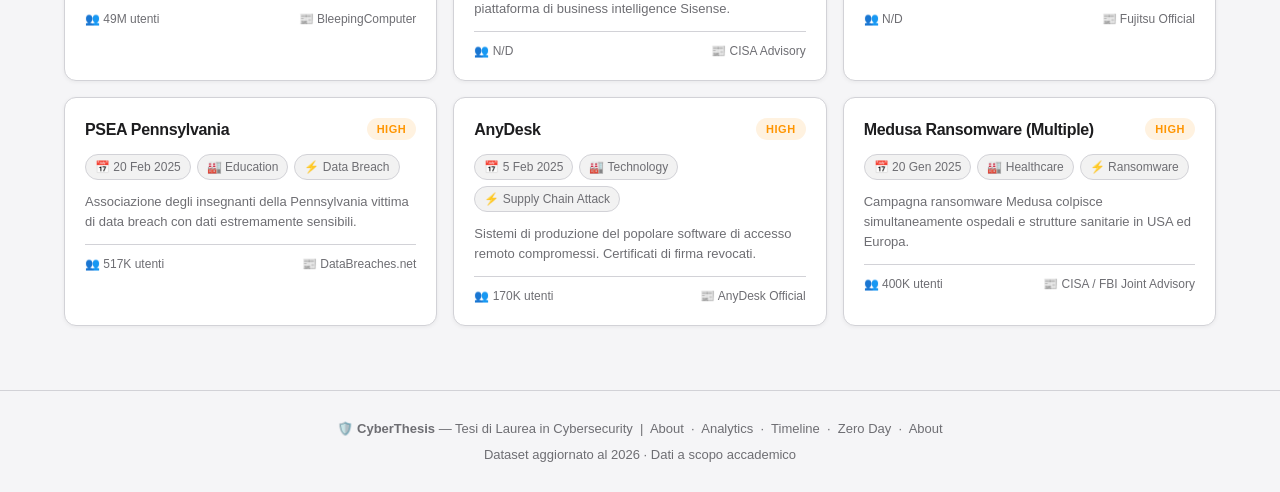
==== commit b115c96b: "Add Zero Day section: page, data, and nav links Agent-Logs-Url: https://github.com/egidiocosanostra/" ====
--- a/index.html
+++ b/index.html
@@ -21,6 +21,7 @@
       <li><a href="index.html">Dashboard</a></li>
       <li><a href="pages/analytics.html">Analytics</a></li>
       <li><a href="pages/timeline.html">Timeline</a></li>
+      <li><a href="pages/zeroday.html">Zero Day</a></li>
       <li><a href="pages/about.html">About</a></li>
     </ul>
 
@@ -162,7 +163,9 @@
     <p>🛡️ <strong>CyberThesis</strong> — Tesi di Laurea in Cybersecurity &nbsp;|&nbsp;
       <a href="pages/about.html">About</a> &nbsp;·&nbsp;
       <a href="pages/analytics.html">Analytics</a> &nbsp;·&nbsp;
-      <a href="pages/timeline.html">Timeline</a>
+      <a href="pages/timeline.html">Timeline</a> &nbsp;·&nbsp;
+      <a href="pages/zeroday.html">Zero Day</a> &nbsp;·&nbsp;
+      <a href="pages/about.html">About</a>
     </p>
     <p style="margin-top:6px;">Dataset aggiornato al 2026 · Dati a scopo accademico</p>
   </div>
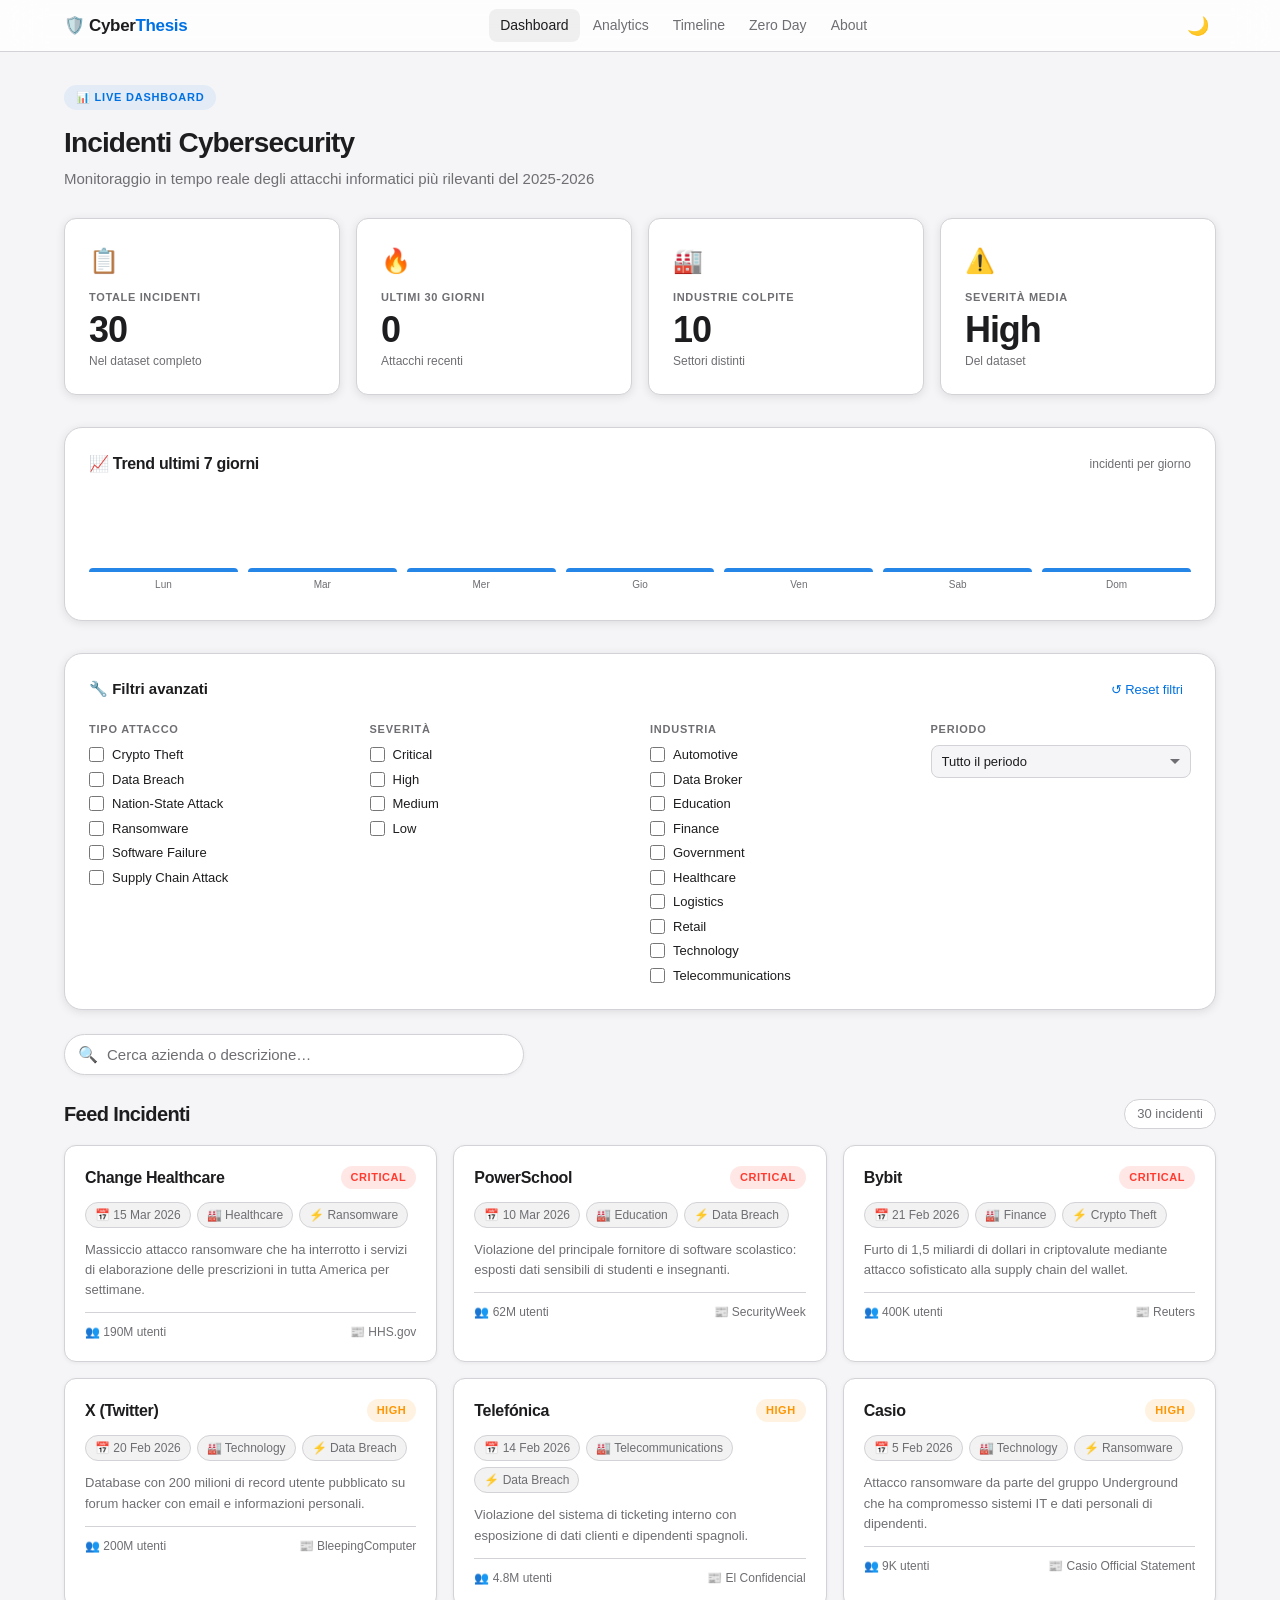
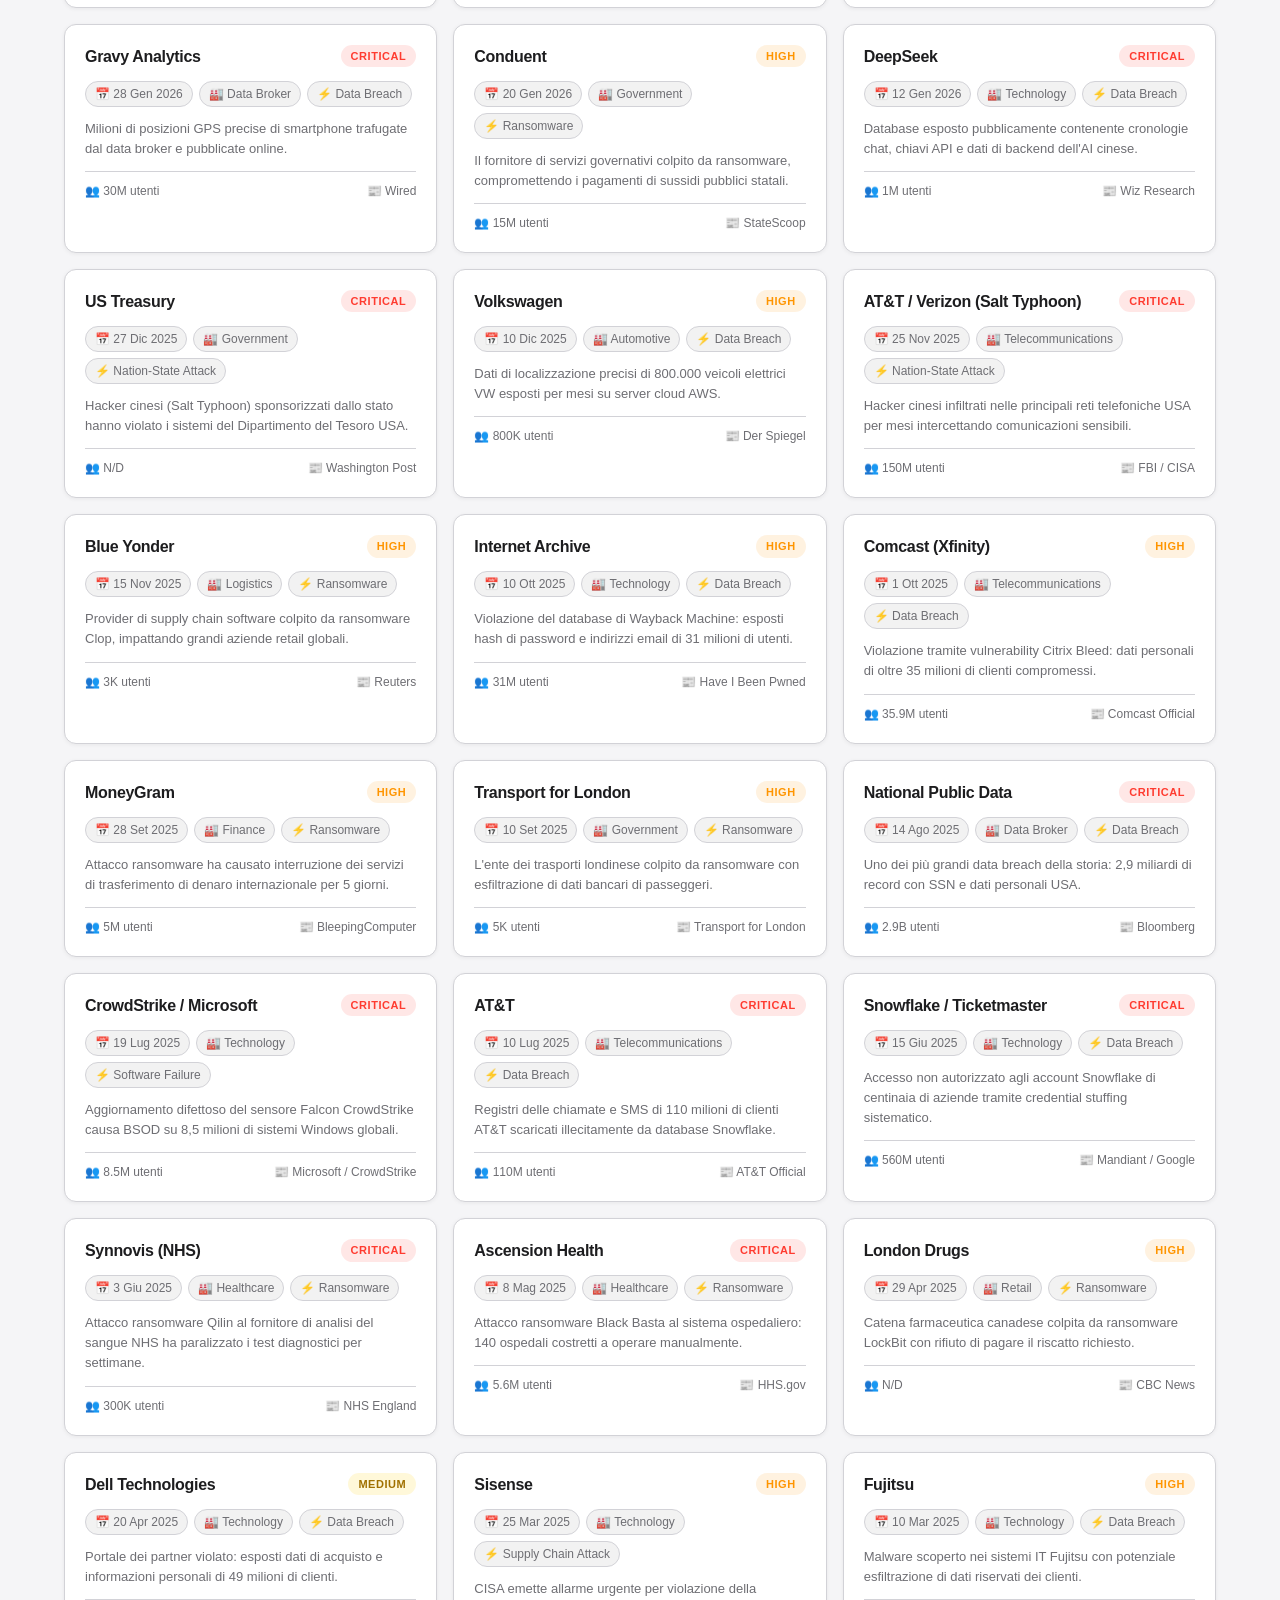
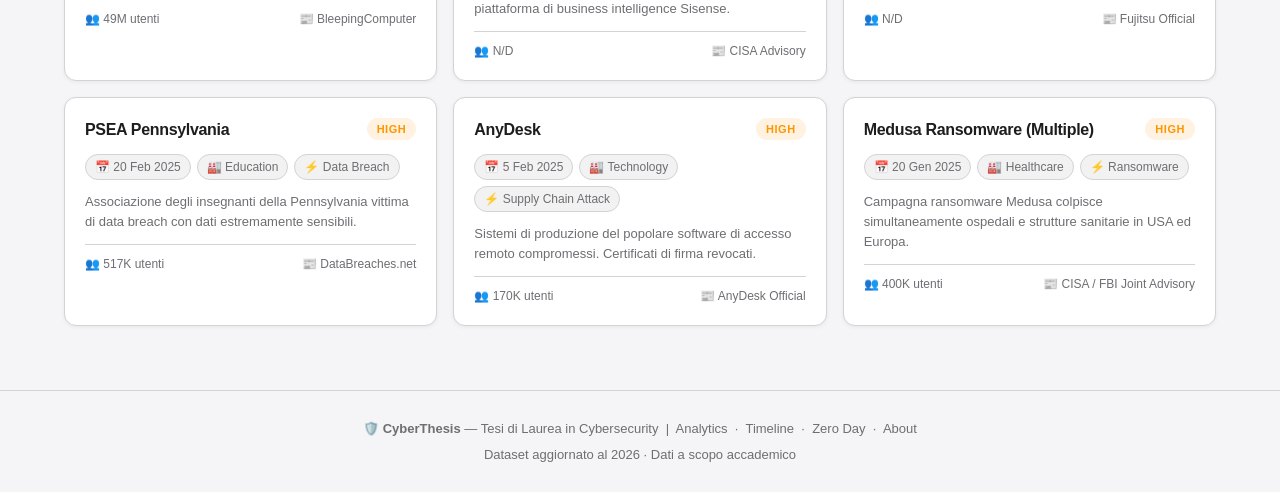
==== commit 0d52bb08: "Fix broken footer navigation links and remove duplicate About link Agent-Logs-Url: https://github.co" ====
--- a/index.html
+++ b/index.html
@@ -161,7 +161,6 @@
 <footer class="footer">
   <div class="container">
     <p>🛡️ <strong>CyberThesis</strong> — Tesi di Laurea in Cybersecurity &nbsp;|&nbsp;
-      <a href="pages/about.html">About</a> &nbsp;·&nbsp;
       <a href="pages/analytics.html">Analytics</a> &nbsp;·&nbsp;
       <a href="pages/timeline.html">Timeline</a> &nbsp;·&nbsp;
       <a href="pages/zeroday.html">Zero Day</a> &nbsp;·&nbsp;
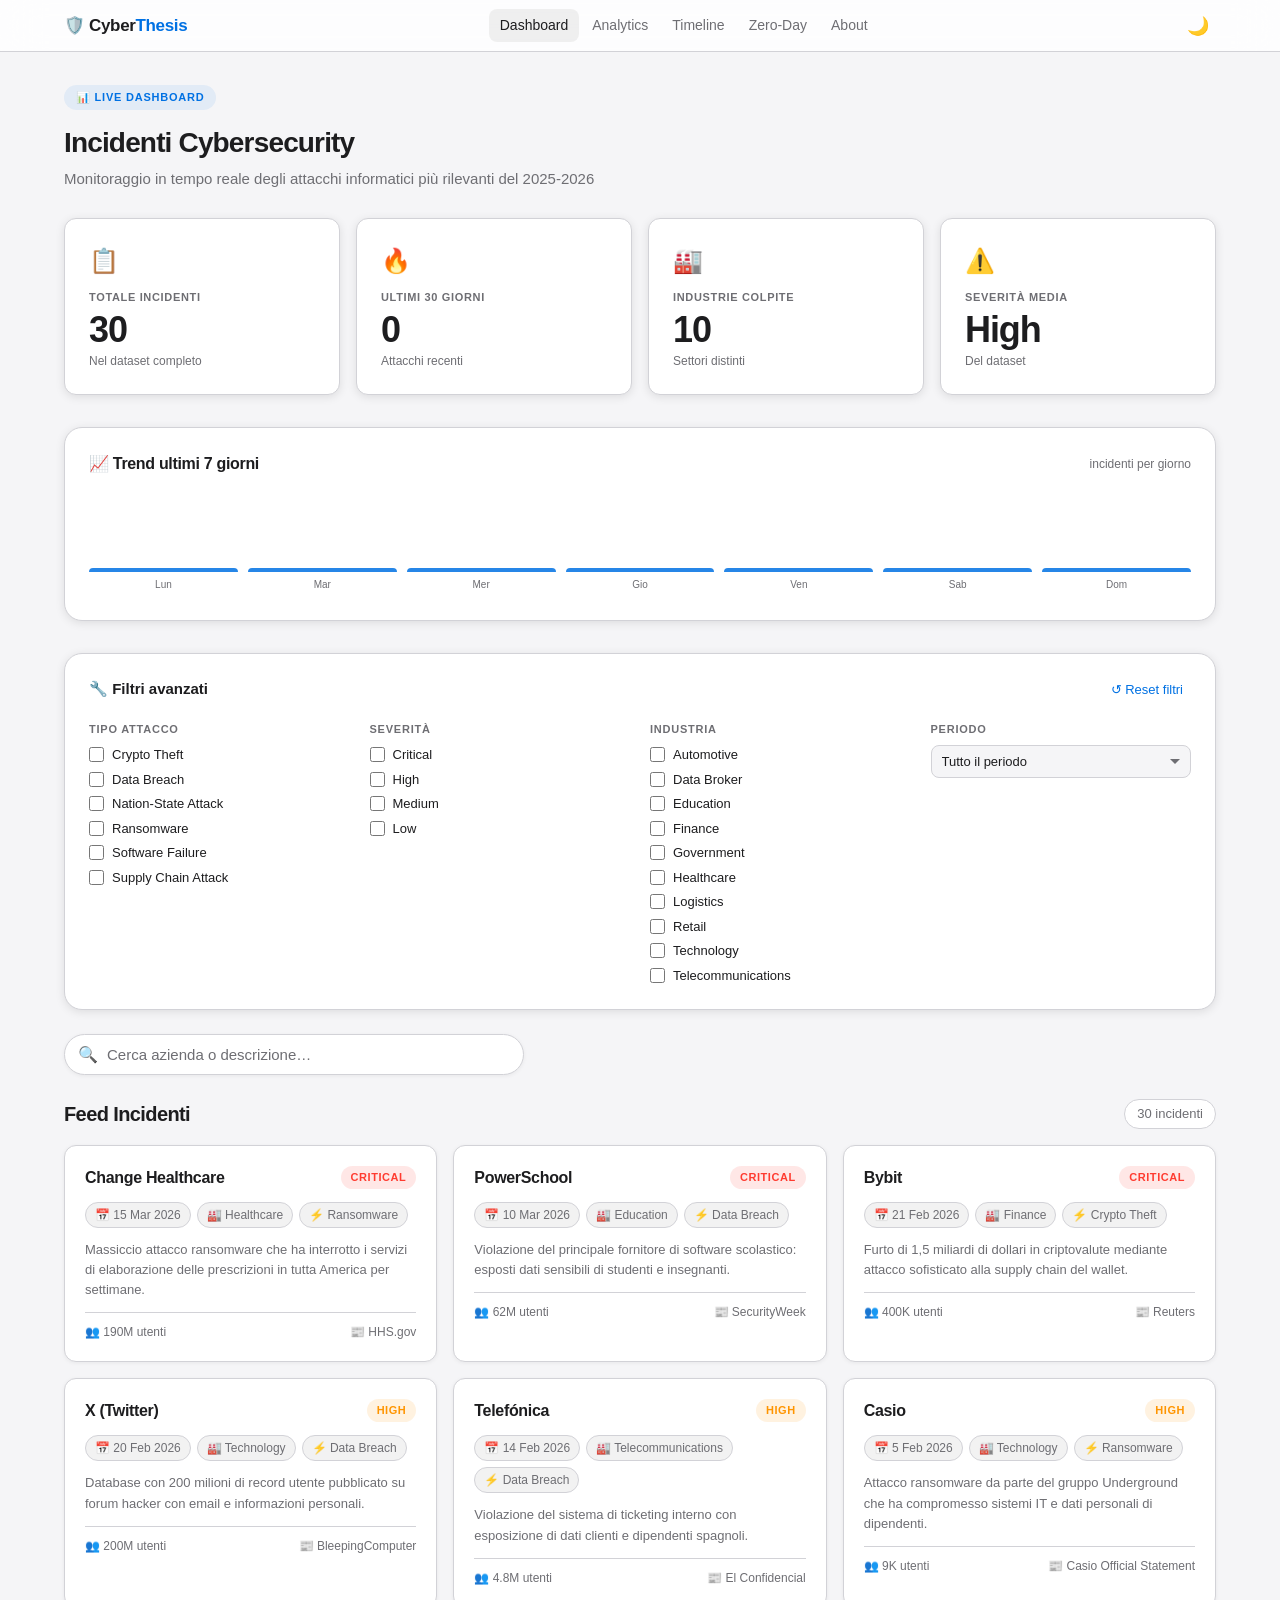
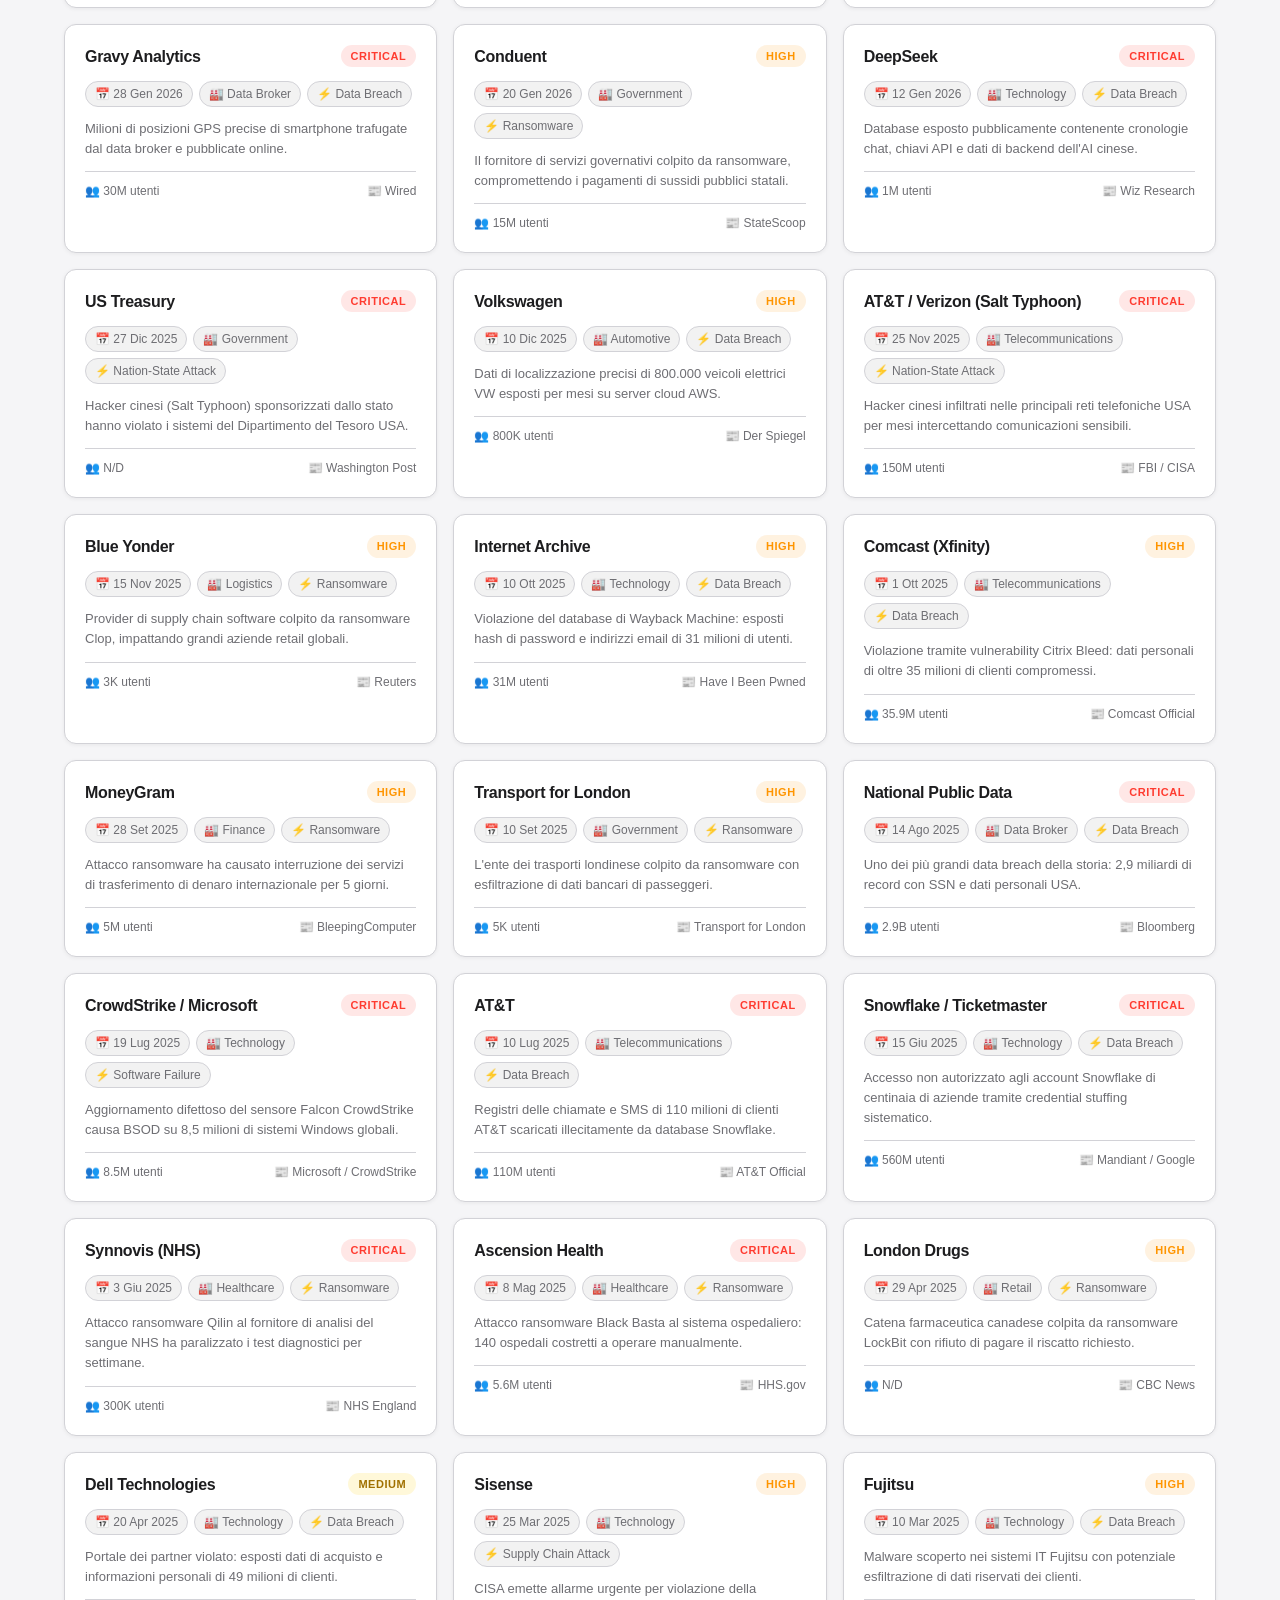
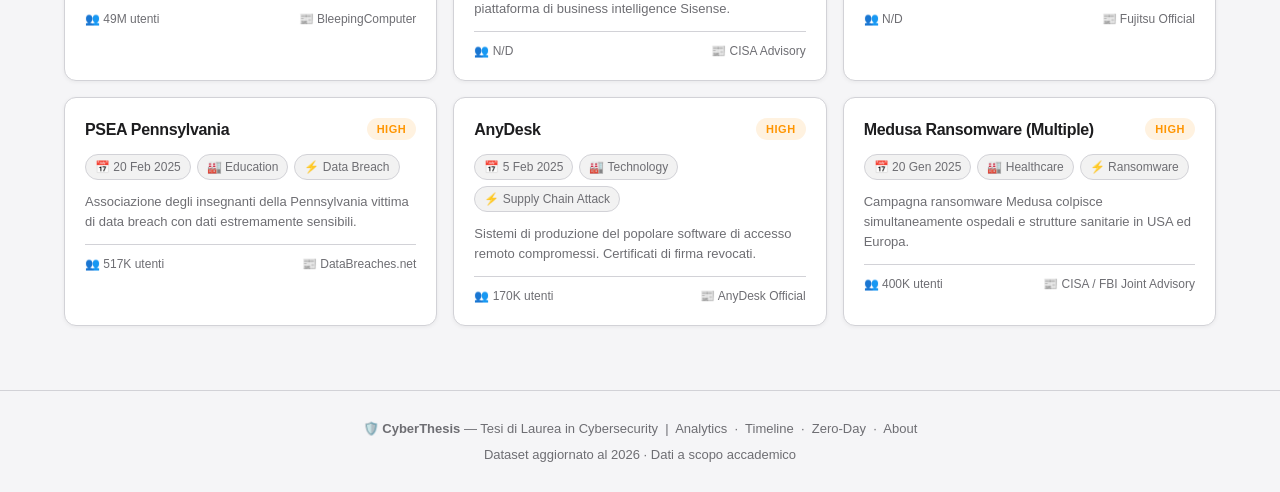
==== commit eca956aa: "Enhance Zero-Day section: search, filters, charts, cards, modal, and nav label update Agent-Logs-Url" ====
--- a/index.html
+++ b/index.html
@@ -21,7 +21,7 @@
       <li><a href="index.html">Dashboard</a></li>
       <li><a href="pages/analytics.html">Analytics</a></li>
       <li><a href="pages/timeline.html">Timeline</a></li>
-      <li><a href="pages/zeroday.html">Zero Day</a></li>
+      <li><a href="pages/zeroday.html">Zero-Day</a></li>
       <li><a href="pages/about.html">About</a></li>
     </ul>
 
@@ -163,7 +163,7 @@
     <p>🛡️ <strong>CyberThesis</strong> — Tesi di Laurea in Cybersecurity &nbsp;|&nbsp;
       <a href="pages/analytics.html">Analytics</a> &nbsp;·&nbsp;
       <a href="pages/timeline.html">Timeline</a> &nbsp;·&nbsp;
-      <a href="pages/zeroday.html">Zero Day</a> &nbsp;·&nbsp;
+      <a href="pages/zeroday.html">Zero-Day</a> &nbsp;·&nbsp;
       <a href="pages/about.html">About</a>
     </p>
     <p style="margin-top:6px;">Dataset aggiornato al 2026 · Dati a scopo accademico</p>
